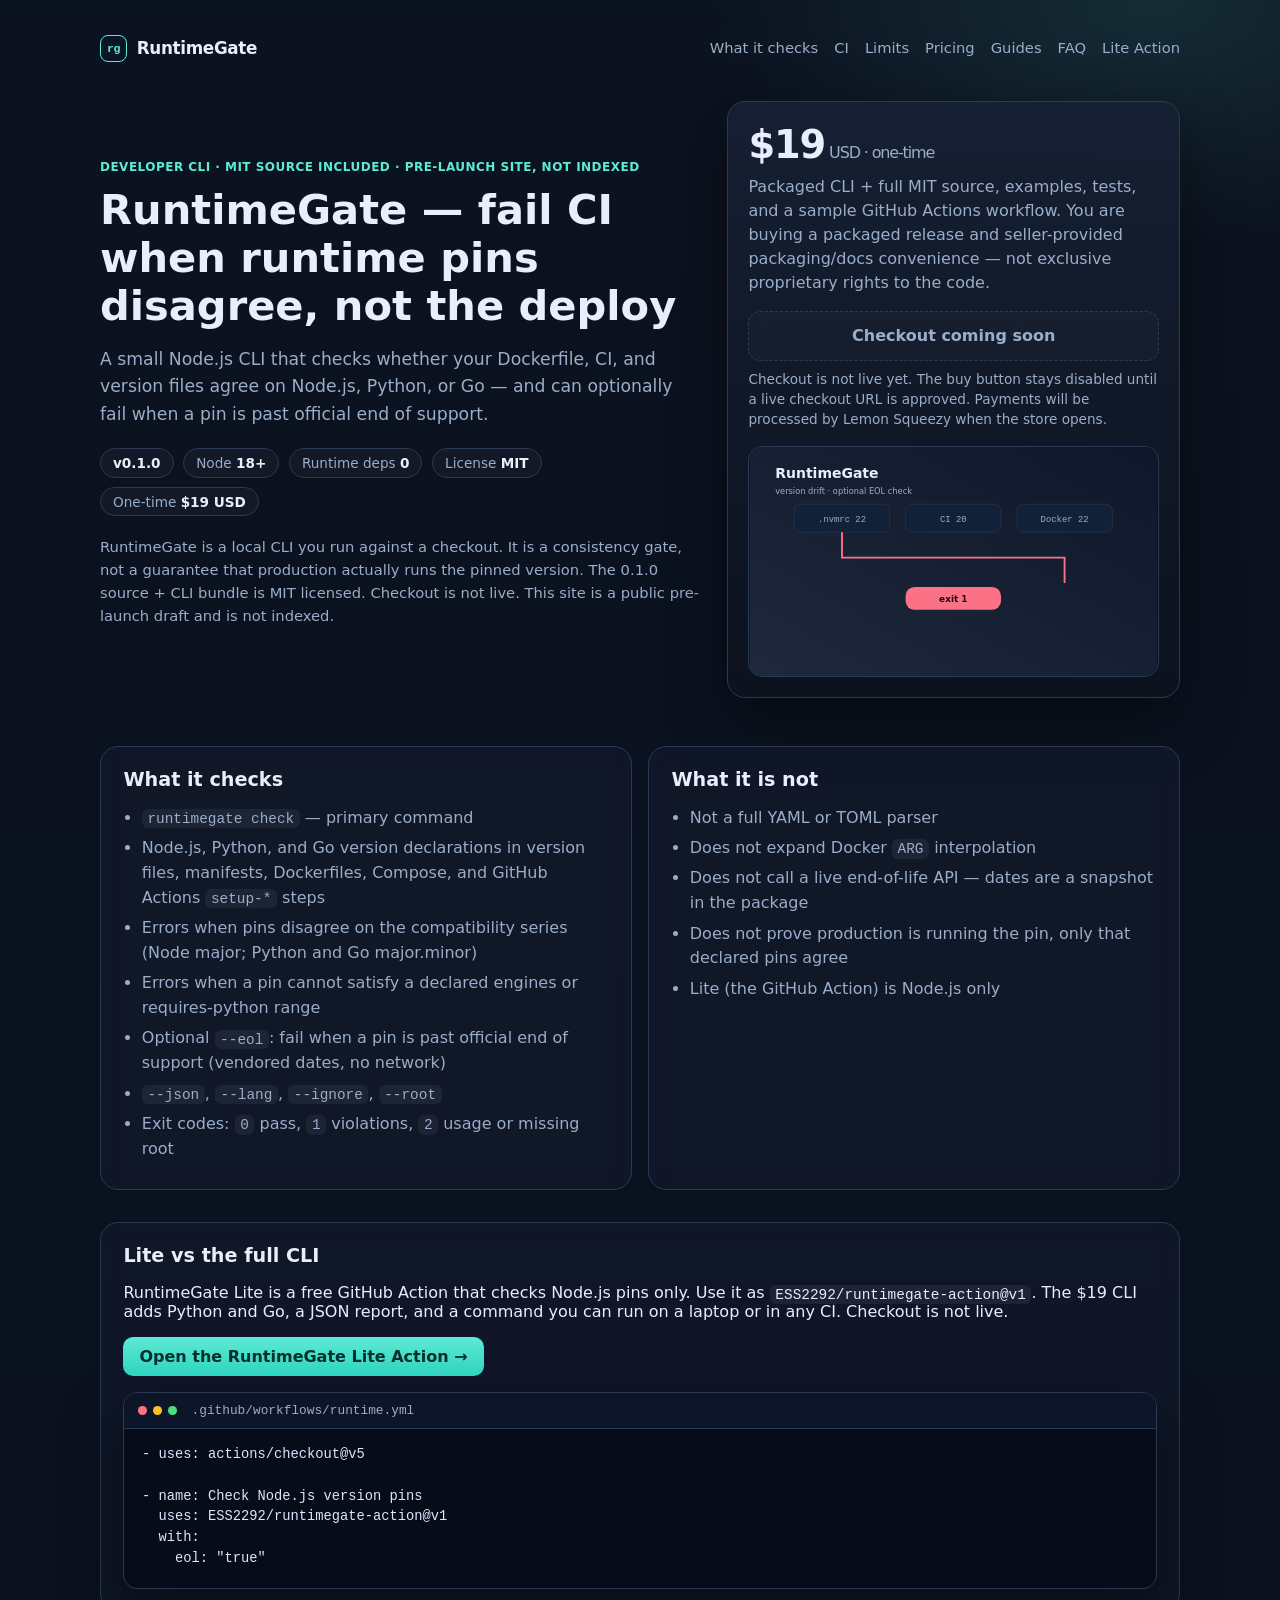
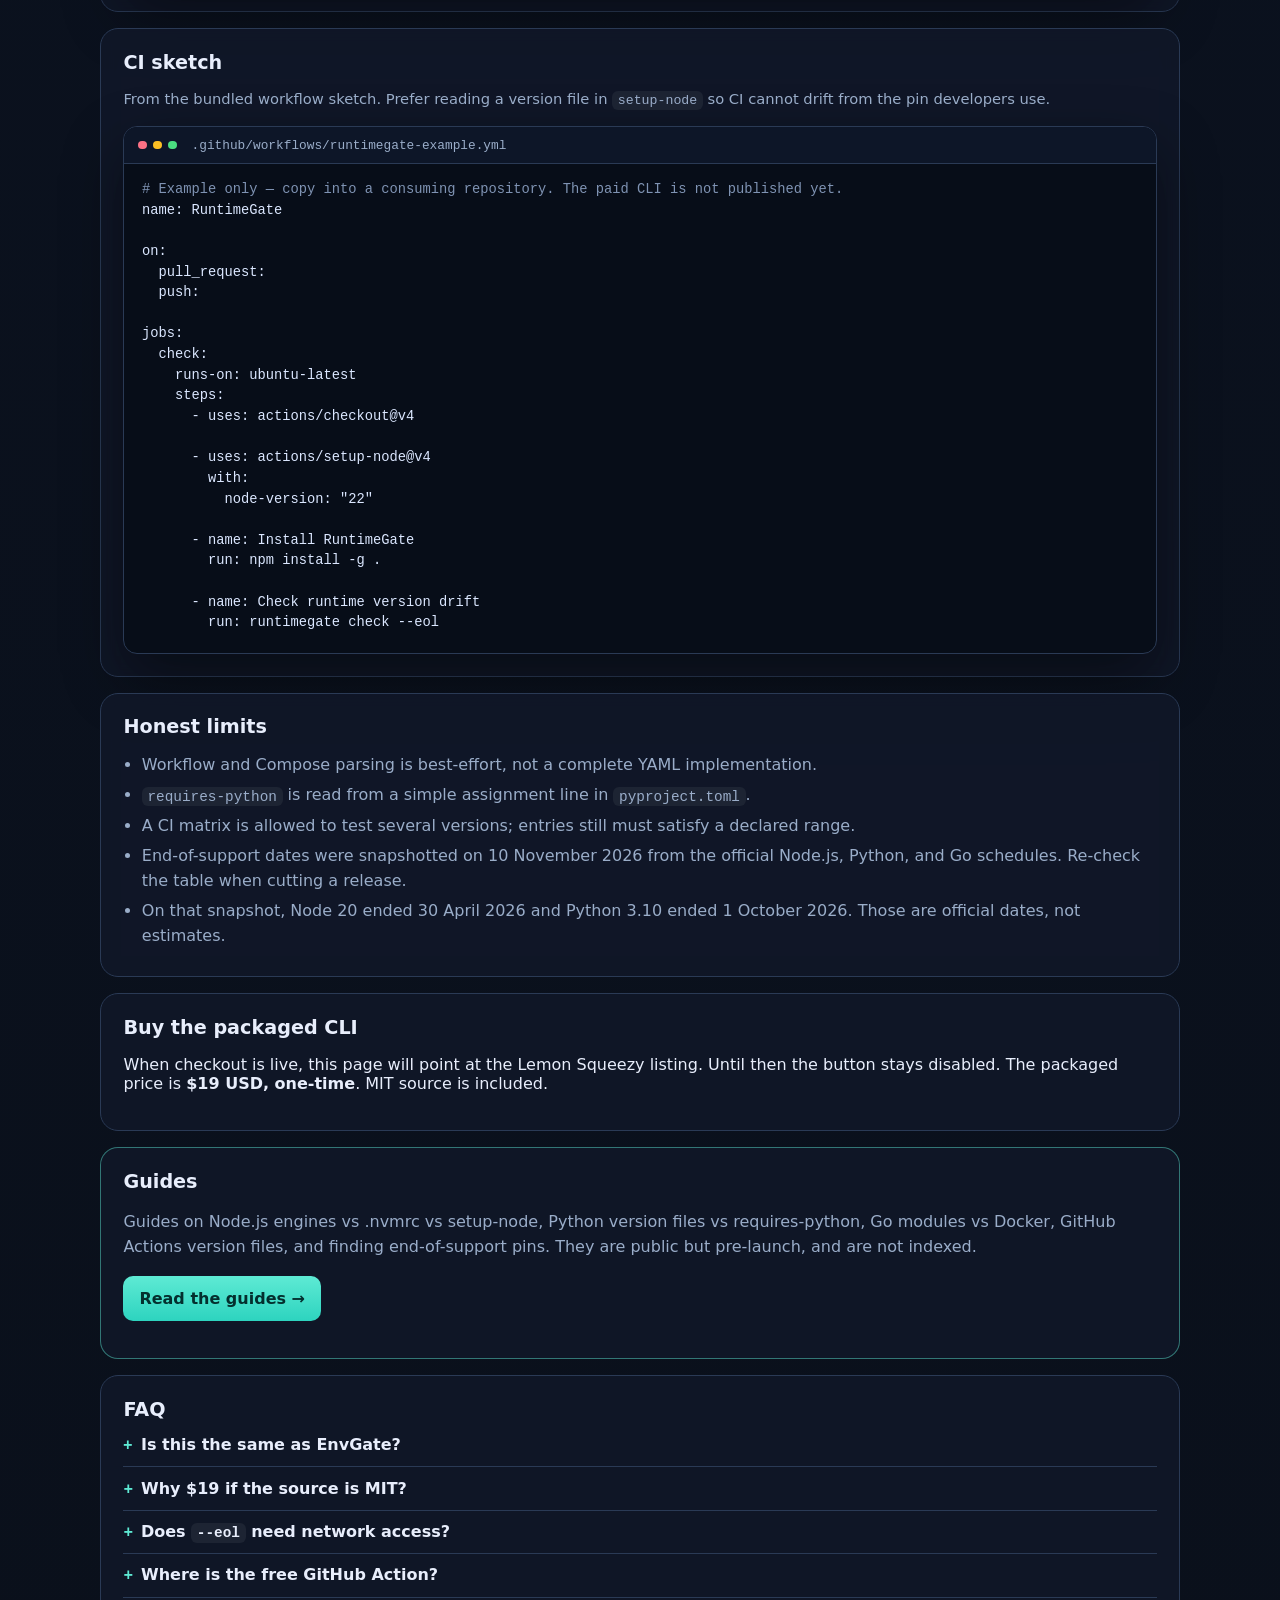
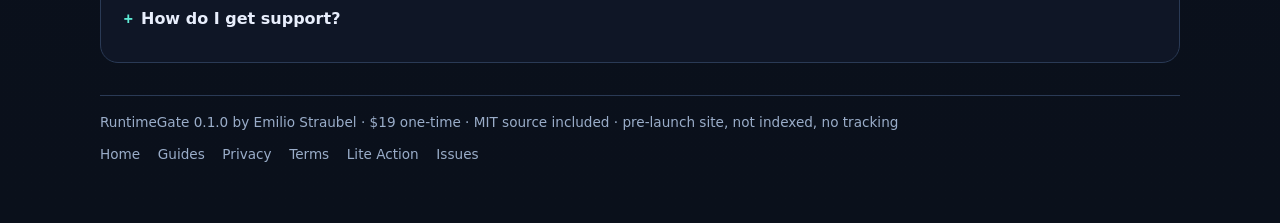
==== index.html @ bdd9e9c2 "Add three version-mismatch guides, a sitemap, and JSON-LD Document real Node engines vs .nvmrc vs se" ====
<!DOCTYPE html>
<html lang="en">
<head>
  <meta charset="utf-8" />
  <meta name="viewport" content="width=device-width, initial-scale=1" />
  <title>RuntimeGate — fail CI when runtime version pins disagree</title>
  <meta name="description" content="A $19 one-time Node.js CLI that fails CI when Dockerfile, CI, and version files disagree on Node.js, Python, or Go. Optional end-of-support check. MIT source included." />
  <meta name="author" content="Emilio Straubel" />
  <meta name="robots" content="noindex" />
  <meta property="og:title" content="RuntimeGate — fail CI when runtime version pins disagree" />
  <meta property="og:description" content="A $19 one-time Node.js CLI that fails CI when Dockerfile, CI, and version files disagree on Node.js, Python, or Go. Optional end-of-support check. MIT source included." />
  <meta property="og:type" content="website" />
  <meta property="og:site_name" content="RuntimeGate" />
  <meta property="og:url" content="https://ess2292.github.io/runtimegate/" />
  <link rel="canonical" href="https://ess2292.github.io/runtimegate/" />
  <meta property="og:image" content="https://ess2292.github.io/runtimegate/og-image.svg" />
  <meta name="twitter:card" content="summary_large_image" />
  <meta name="twitter:title" content="RuntimeGate — fail CI when runtime version pins disagree" />
  <meta name="twitter:description" content="A $19 one-time Node.js CLI that fails CI when Dockerfile, CI, and version files disagree on Node.js, Python, or Go. Optional end-of-support check. MIT source included." />
  <meta name="twitter:image" content="https://ess2292.github.io/runtimegate/og-image.svg" />
  <script type="application/ld+json">{"@context": "https://schema.org", "@type": "SoftwareApplication", "name": "RuntimeGate", "applicationCategory": "DeveloperApplication", "operatingSystem": "Node.js 18+", "offers": {"@type": "Offer", "price": "19", "priceCurrency": "USD"}, "description": "A $19 one-time Node.js CLI that fails CI when Dockerfile, CI, and version files disagree on Node.js, Python, or Go. Optional end-of-support check. MIT source included.", "author": {"@type": "Person", "name": "Emilio Straubel"}, "url": "https://ess2292.github.io/runtimegate/"}</script>
  <link rel="stylesheet" href="styles.css" />
  <link rel="icon" href="og-image.svg" type="image/svg+xml" />
</head>
<body>
  <a class="skip" href="#main">Skip to content</a>
  <div class="wrap">
    <nav class="site-nav" aria-label="Primary">
      <a class="brand" href="index.html">
        <span class="brand-mark" aria-hidden="true">rg</span>
        RuntimeGate
      </a>
      <ul class="nav-links">
        <li><a href="index.html#checks">What it checks</a></li>
        <li><a href="index.html#ci">CI</a></li>
        <li><a href="index.html#limits">Limits</a></li>
        <li><a href="index.html#pricing">Pricing</a></li>
        <li><a href="guides/index.html">Guides</a></li>
        <li><a href="index.html#faq">FAQ</a></li>
        <li><a href="https://github.com/ESS2292/runtimegate-action">Lite Action</a></li>
      </ul>
    </nav>

    <header class="hero">
      <div>
        <div class="eyebrow">Developer CLI · MIT source included · pre-launch site, not indexed</div>
        <h1>RuntimeGate — fail CI when runtime pins disagree, not the deploy</h1>
        <p class="lead">
          A small Node.js CLI that checks whether your Dockerfile, CI, and version files agree on Node.js, Python, or Go — and can optionally fail when a pin is past official end of support.
        </p>
        <div class="meta">
          <span class="chip"><em>v0.1.0</em></span>
          <span class="chip">Node <em>18+</em></span>
          <span class="chip">Runtime deps <em>0</em></span>
          <span class="chip">License <em>MIT</em></span>
          <span class="chip">One-time <em>$19 USD</em></span>
        </div>
        <p class="note">
          RuntimeGate is a local CLI you run against a checkout. It is a consistency gate, not a guarantee that production actually runs the pinned version.
          The 0.1.0 source + CLI bundle is MIT licensed. Checkout is not live. This site is a public pre-launch draft and is not indexed.
        </p>
      </div>

      <aside class="price-card" id="pricing" aria-label="Pricing">
        <div class="amt">$19<span>USD · one-time</span></div>
        <p>
          Packaged CLI + full MIT source, examples, tests, and a sample GitHub Actions workflow.
          You are buying a packaged release and seller-provided packaging/docs convenience — not exclusive proprietary rights to the code.
        </p>
        <button type="button" id="buy-btn" class="buy-btn" disabled data-checkout-url="">Checkout coming soon</button>
        <p class="buy-note">Checkout is not live yet. The buy button stays disabled until a live checkout URL is approved. Payments will be processed by Lemon Squeezy when the store opens.</p>
        <div class="art" aria-hidden="true">
          <svg class="art-svg" viewBox="0 0 640 360" xmlns="http://www.w3.org/2000/svg" role="img" aria-label="Stylized RuntimeGate graphic">
            <defs>
              <linearGradient id="g1" x1="0" y1="0" x2="1" y2="1">
                <stop offset="0%" stop-color="#38bdf8" stop-opacity=".9"/>
                <stop offset="100%" stop-color="#818cf8" stop-opacity=".7"/>
              </linearGradient>
              <linearGradient id="g2" x1="0" y1="1" x2="1" y2="0">
                <stop offset="0%" stop-color="#1e293b"/>
                <stop offset="100%" stop-color="#0f172a"/>
              </linearGradient>
            </defs>
            <rect width="640" height="360" fill="url(#g2)"/>
            <rect x="70" y="90" width="150" height="44" rx="10" fill="#122038" stroke="#2a3a55"/>
            <text x="145" y="118" text-anchor="middle" fill="#9aadc9" font-family="ui-monospace,monospace" font-size="14">.nvmrc 22</text>
            <rect x="245" y="90" width="150" height="44" rx="10" fill="#122038" stroke="#2a3a55"/>
            <text x="320" y="118" text-anchor="middle" fill="#9aadc9" font-family="ui-monospace,monospace" font-size="14">CI 20</text>
            <rect x="420" y="90" width="150" height="44" rx="10" fill="#122038" stroke="#2a3a55"/>
            <text x="495" y="118" text-anchor="middle" fill="#9aadc9" font-family="ui-monospace,monospace" font-size="14">Docker 22</text>
            <path d="M145 134 v40 H320 v0 H495 v40" fill="none" stroke="#fb7185" stroke-width="3"/>
            <rect x="245" y="220" width="150" height="36" rx="14" fill="#fb7185"/>
            <text x="320" y="244" text-anchor="middle" fill="#1b0a0e" font-family="ui-sans-serif,system-ui,sans-serif" font-size="14" font-weight="700">exit 1</text>
            <text x="40" y="48" fill="#e8eefc" font-family="ui-sans-serif,system-ui,sans-serif" font-size="22" font-weight="700">RuntimeGate</text>
            <text x="40" y="74" fill="#9aadc9" font-family="ui-sans-serif,system-ui,sans-serif" font-size="13">version drift · optional EOL check</text>
          </svg>
        </div>
      </aside>
    </header>

    <main id="main">
      <div class="grid-2" id="checks">
        <section>
          <h2>What it checks</h2>
          <ul>
            <li><code>runtimegate check</code> — primary command</li>
            <li>Node.js, Python, and Go version declarations in version files, manifests, Dockerfiles, Compose, and GitHub Actions <code>setup-*</code> steps</li>
            <li>Errors when pins disagree on the compatibility series (Node major; Python and Go major.minor)</li>
            <li>Errors when a pin cannot satisfy a declared engines or requires-python range</li>
            <li>Optional <code>--eol</code>: fail when a pin is past official end of support (vendored dates, no network)</li>
            <li><code>--json</code>, <code>--lang</code>, <code>--ignore</code>, <code>--root</code></li>
            <li>Exit codes: <code>0</code> pass, <code>1</code> violations, <code>2</code> usage or missing root</li>
          </ul>
        </section>
        <section>
          <h2>What it is not</h2>
          <ul>
            <li>Not a full YAML or TOML parser</li>
            <li>Does not expand Docker <code>ARG</code> interpolation</li>
            <li>Does not call a live end-of-life API — dates are a snapshot in the package</li>
            <li>Does not prove production is running the pin, only that declared pins agree</li>
            <li>Lite (the GitHub Action) is Node.js only</li>
          </ul>
        </section>
      </div>

      <section id="lite">
        <h2>Lite vs the full CLI</h2>
        <p>RuntimeGate Lite is a free GitHub Action that checks Node.js pins only. Use it as <code>ESS2292/runtimegate-action@v1</code>. The $19 CLI adds Python and Go, a JSON report, and a command you can run on a laptop or in any CI. Checkout is not live.</p>
        <p><a class="cta-link" href="https://github.com/ESS2292/runtimegate-action">Open the RuntimeGate Lite Action &rarr;</a></p>
        <div class="terminal" aria-label="RuntimeGate Lite GitHub Action example">
          <div class="bar">
            <span class="dot r"></span><span class="dot y"></span><span class="dot g"></span>
            <span class="bar-cmd">.github/workflows/runtime.yml</span>
          </div>
<pre>- uses: actions/checkout@v5

- name: Check Node.js version pins
  uses: ESS2292/runtimegate-action@v1
  with:
    eol: "true"</pre>
        </div>

      </section>

      <section id="ci">
        <h2>CI sketch</h2>
        <p class="note" style="margin-top:0">From the bundled workflow sketch. Prefer reading a version file in <code>setup-node</code> so CI cannot drift from the pin developers use.</p>
        <div class="terminal" aria-label="Sample GitHub Actions workflow">
          <div class="bar">
            <span class="dot r"></span><span class="dot y"></span><span class="dot g"></span>
            <span class="bar-cmd">.github/workflows/runtimegate-example.yml</span>
          </div>
<pre><span class="c-muted"># Example only — copy into a consuming repository. The paid CLI is not published yet.</span>
name: RuntimeGate

on:
  pull_request:
  push:

jobs:
  check:
    runs-on: ubuntu-latest
    steps:
      - uses: actions/checkout@v4

      - uses: actions/setup-node@v4
        with:
          node-version: "22"

      - name: Install RuntimeGate
        run: npm install -g .

      - name: Check runtime version drift
        run: runtimegate check --eol</pre>
        </div>
      </section>

      <section id="limits">
        <h2>Honest limits</h2>
        <ul>
          <li>Workflow and Compose parsing is best-effort, not a complete YAML implementation.</li>
          <li><code>requires-python</code> is read from a simple assignment line in <code>pyproject.toml</code>.</li>
          <li>A CI matrix is allowed to test several versions; entries still must satisfy a declared range.</li>
          <li>End-of-support dates were snapshotted on 10 November 2026 from the official Node.js, Python, and Go schedules. Re-check the table when cutting a release.</li>
          <li>On that snapshot, Node 20 ended 30 April 2026 and Python 3.10 ended 1 October 2026. Those are official dates, not estimates.</li>
        </ul>
      </section>

      <section id="buy">
        <h2>Buy the packaged CLI</h2>
        <p>When checkout is live, this page will point at the Lemon Squeezy listing. Until then the button stays disabled. The packaged price is <strong>$19 USD, one-time</strong>. MIT source is included.</p>
      </section>

      <section class="cta-box" aria-label="Guides">
        <h2>Guides</h2>
        <p>Guides on Node.js engines vs .nvmrc vs setup-node, Python version files vs requires-python, Go modules vs Docker, GitHub Actions version files, and finding end-of-support pins. They are public but pre-launch, and are not indexed.</p>
        <p><a class="cta-link" href="guides/index.html">Read the guides &rarr;</a></p>
      </section>

      <section id="faq" class="faq">
        <h2>FAQ</h2>
        <details>
          <summary>Is this the same as EnvGate?</summary>
          <p>No. EnvGate checks environment files for missing keys, placeholders, and a narrow set of secret shapes. RuntimeGate checks whether runtime version pins agree. They share an audience (CI and DevOps) and the same “fail the job, not the deploy” idea.</p>
        </details>
        <details>
          <summary>Why $19 if the source is MIT?</summary>
          <p>MIT allows selling copies. The price is for a packaged, tested release with docs and a CI sketch, not exclusive ownership of the code. Buyers (and others) may redistribute under MIT terms.</p>
        </details>
        <details>
          <summary>Does <code>--eol</code> need network access?</summary>
          <p>No. Dates are vendored in the package, with sources cited in the docs. They can go stale; the snapshot date is printed in <code>src/eol.js</code>.</p>
        </details>
        <details>
          <summary>Where is the free GitHub Action?</summary>
          <p>RuntimeGate Lite is published at <a href="https://github.com/ESS2292/runtimegate-action">ESS2292/runtimegate-action</a>. Use <code>ESS2292/runtimegate-action@v1</code>. It checks Node.js pins only. Questions can be opened as <a href="https://github.com/ESS2292/runtimegate-action/issues">GitHub Issues</a>.</p>
        </details>
        <details>
          <summary>How do I get support?</summary>
          <p>Open an issue on the <a href="https://github.com/ESS2292/runtimegate-action/issues">RuntimeGate Lite repository</a>. A seller support email will be added before the paid listing goes live. Do not use an invented address.</p>
        </details>
      </section>
    </main>

    <footer>
      <div class="footer-row">
        <div>
          RuntimeGate 0.1.0 by Emilio Straubel · $19 one-time · MIT source included · pre-launch site, not indexed, no tracking
        </div>
        <div class="footer-links">
          <a href="index.html">Home</a>
          <a href="guides/index.html">Guides</a>
          <a href="privacy.html">Privacy</a>
          <a href="terms.html">Terms</a>
          <a href="https://github.com/ESS2292/runtimegate-action">Lite Action</a>
          <a href="https://github.com/ESS2292/runtimegate-action/issues">Issues</a>
        </div>
      </div>
    </footer>
  </div>
  <script>
    (function () {
      var btn = document.getElementById("buy-btn");
      if (!btn) return;
      var url = (btn.getAttribute("data-checkout-url") || "").trim();
      if (!url) return;
      btn.disabled = false;
      btn.textContent = "Buy RuntimeGate — $19";
      btn.addEventListener("click", function () {
        window.location.href = url;
      });
    })();
  </script>
</body>
</html>
---- styles.css ----
:root {
  --bg: #0b1220;
  --bg-elev: #121a2b;
  --panel: #162033;
  --line: #2a3a55;
  --text: #e8eefc;
  --muted: #9aadc9;
  --accent: #5eead4;
  --accent-2: #38bdf8;
  --warn: #fbbf24;
  --err: #fb7185;
  --ok: #4ade80;
  --shadow: 0 24px 60px rgba(0, 0, 0, 0.45);
  --radius: 18px;
  --font: ui-sans-serif, system-ui, -apple-system, "Segoe UI", Roboto, Helvetica, Arial, sans-serif;
  --mono: ui-monospace, SFMono-Regular, Menlo, Consolas, monospace;
}

* { box-sizing: border-box; }

html { scroll-behavior: smooth; }

html, body {
  margin: 0;
  padding: 0;
  background: var(--bg);
  color: var(--text);
  font-family: var(--font);
}

body {
  min-height: 100vh;
  background-image:
    radial-gradient(1200px 600px at 10% -10%, rgba(56, 189, 248, 0.18), transparent 55%),
    radial-gradient(900px 500px at 90% 0%, rgba(94, 234, 212, 0.12), transparent 50%),
    linear-gradient(180deg, #0b1220 0%, #0a101b 100%);
}

.skip {
  position: absolute;
  left: 1rem;
  top: -3rem;
  background: var(--panel);
  color: var(--text);
  padding: 0.5rem 0.8rem;
  border-radius: 8px;
  z-index: 20;
}
.skip:focus { top: 0.75rem; }

.wrap {
  width: min(1080px, calc(100% - 2rem));
  margin: 0 auto;
  padding: 1.25rem 0 4rem;
}

.site-nav {
  display: flex;
  align-items: center;
  justify-content: space-between;
  gap: 1rem;
  flex-wrap: wrap;
  margin-bottom: 1.25rem;
  padding: 0.65rem 0;
}

.brand {
  display: inline-flex;
  align-items: center;
  gap: 0.6rem;
  color: var(--text);
  text-decoration: none;
  font-weight: 750;
  letter-spacing: -0.02em;
  font-size: 1.05rem;
}

.brand-mark {
  width: 1.7rem;
  height: 1.7rem;
  border-radius: 8px;
  border: 1.5px solid var(--accent);
  background: #0b1526;
  display: inline-flex;
  align-items: center;
  justify-content: center;
  color: var(--accent);
  font-family: var(--mono);
  font-size: 0.72rem;
  font-weight: 700;
}

.nav-links {
  display: flex;
  flex-wrap: wrap;
  gap: 0.35rem 1rem;
  list-style: none;
  margin: 0;
  padding: 0;
}

.nav-links a {
  color: var(--muted);
  text-decoration: none;
  font-size: 0.92rem;
}

.nav-links a:hover,
.nav-links a[aria-current="page"] {
  color: var(--text);
}

header.hero {
  display: grid;
  grid-template-columns: 1.2fr 0.9fr;
  gap: 1.5rem;
  align-items: center;
  margin: 1.5rem 0 2rem;
}

@media (max-width: 860px) {
  header.hero { grid-template-columns: 1fr; }
}

.eyebrow {
  display: inline-flex;
  align-items: center;
  gap: 0.5rem;
  color: var(--accent);
  font-weight: 600;
  letter-spacing: 0.04em;
  text-transform: uppercase;
  font-size: 0.75rem;
  margin-bottom: 0.75rem;
}

h1 {
  font-size: clamp(1.8rem, 4vw, 2.6rem);
  line-height: 1.15;
  margin: 0 0 1rem;
}

.lead {
  color: var(--muted);
  font-size: 1.08rem;
  line-height: 1.6;
  margin: 0 0 1.25rem;
  max-width: 40rem;
}

.meta {
  display: flex;
  flex-wrap: wrap;
  gap: 0.6rem;
  margin-bottom: 1.25rem;
}

.chip {
  border: 1px solid var(--line);
  background: rgba(255, 255, 255, 0.03);
  border-radius: 999px;
  padding: 0.35rem 0.75rem;
  font-size: 0.85rem;
  color: var(--muted);
}

.chip em {
  color: var(--text);
  font-style: normal;
  font-weight: 600;
}

.price-card {
  background: linear-gradient(180deg, rgba(22, 32, 51, 0.95), rgba(12, 18, 30, 0.95));
  border: 1px solid var(--line);
  border-radius: var(--radius);
  padding: 1.25rem;
  box-shadow: var(--shadow);
}

.price-card .amt {
  font-size: 2.4rem;
  font-weight: 750;
  letter-spacing: -0.03em;
}

.price-card .amt span {
  font-size: 1rem;
  color: var(--muted);
  font-weight: 500;
  margin-left: 0.25rem;
}

.price-card p {
  color: var(--muted);
  margin: 0.5rem 0 1rem;
  line-height: 1.5;
}

.buy-btn {
  display: block;
  width: 100%;
  text-align: center;
  padding: 0.9rem 1rem;
  border-radius: 12px;
  border: 1px dashed var(--line);
  color: var(--muted);
  background: rgba(255, 255, 255, 0.02);
  font-weight: 600;
  font-size: 1rem;
  font-family: inherit;
  cursor: not-allowed;
}

.buy-btn:not(:disabled) {
  border: 1px solid transparent;
  background: linear-gradient(180deg, #5eead4, #2dd4bf);
  color: #042f2e;
  cursor: pointer;
  box-shadow: 0 10px 24px rgba(94, 234, 212, 0.18);
}

.buy-btn:not(:disabled):hover {
  filter: brightness(1.05);
}

.buy-note {
  margin: 0.75rem 0 0;
  font-size: 0.85rem;
  color: var(--muted);
  line-height: 1.45;
}

.art {
  margin-top: 1rem;
  border-radius: 14px;
  overflow: hidden;
  border: 1px solid var(--line);
  background: #0a1424;
  aspect-ratio: 16 / 9;
  position: relative;
}

.art-svg {
  width: 100%;
  height: 100%;
  display: block;
}

section {
  background: rgba(18, 26, 43, 0.72);
  border: 1px solid var(--line);
  border-radius: var(--radius);
  padding: 1.35rem 1.4rem;
  margin: 1rem 0;
  backdrop-filter: blur(8px);
}

h2 {
  margin: 0 0 0.9rem;
  font-size: 1.2rem;
}

h3 {
  margin: 1.1rem 0 0.5rem;
  font-size: 1.02rem;
}

ul, ol {
  margin: 0;
  padding-left: 1.15rem;
  color: var(--muted);
  line-height: 1.55;
}

ul li, ol li { margin: 0.35rem 0; }

ul strong, ol strong, p strong {
  color: var(--text);
  font-weight: 600;
}

.grid-2 {
  display: grid;
  grid-template-columns: 1fr 1fr;
  gap: 1rem;
}

@media (max-width: 720px) {
  .grid-2 { grid-template-columns: 1fr; }
}

.terminal {
  background: #070d18;
  border: 1px solid var(--line);
  border-radius: 14px;
  overflow: hidden;
  box-shadow: var(--shadow);
  margin: 0.75rem 0 0;
}

.terminal .bar {
  display: flex;
  gap: 0.4rem;
  align-items: center;
  padding: 0.65rem 0.85rem;
  border-bottom: 1px solid var(--line);
  background: #0d1628;
  color: var(--muted);
  font-size: 0.8rem;
}

.bar-cmd {
  margin-left: 0.5rem;
  overflow: hidden;
  text-overflow: ellipsis;
  white-space: nowrap;
  font-family: var(--mono);
}

.dot {
  width: 0.55rem;
  height: 0.55rem;
  border-radius: 50%;
  display: inline-block;
  flex-shrink: 0;
}

.dot.r { background: #fb7185; }
.dot.y { background: #fbbf24; }
.dot.g { background: #4ade80; }

pre {
  margin: 0;
  padding: 1rem 1.1rem 1.2rem;
  overflow-x: auto;
  font-family: var(--mono);
  font-size: 0.86rem;
  line-height: 1.5;
  color: #dbe7ff;
}

.code-block {
  background: #070d18;
  border: 1px solid var(--line);
  border-radius: 12px;
  padding: 1rem;
  overflow-x: auto;
  font-family: var(--mono);
  font-size: 0.86rem;
  color: #dbe7ff;
  margin: 0.4rem 0 0;
}

.c-muted { color: #7f93b3; }
.c-ok { color: var(--ok); }
.c-err { color: var(--err); }
.c-warn { color: var(--warn); }
.c-accent { color: var(--accent); }

.note {
  color: var(--muted);
  font-size: 0.92rem;
  line-height: 1.55;
}

code {
  font-family: var(--mono);
  font-size: 0.9em;
  background: rgba(255, 255, 255, 0.06);
  padding: 0.1rem 0.35rem;
  border-radius: 6px;
}

pre code, .code-block code {
  background: none;
  padding: 0;
  border-radius: 0;
  font-size: inherit;
}

a { color: var(--accent-2); }

.faq details {
  border-top: 1px solid var(--line);
  padding: 0.7rem 0;
}

.faq details:first-of-type { border-top: 0; padding-top: 0; }

.faq summary {
  cursor: pointer;
  font-weight: 600;
  color: var(--text);
  list-style: none;
}

.faq summary::-webkit-details-marker { display: none; }

.faq summary::before {
  content: "+";
  color: var(--accent);
  display: inline-block;
  width: 1.1rem;
  font-family: var(--mono);
}

.faq details[open] summary::before { content: "–"; }

.faq details p, .faq details ul {
  margin: 0.55rem 0 0.2rem;
}

.todo {
  display: inline-block;
  margin-top: 0.15rem;
  padding: 0.15rem 0.45rem;
  border-radius: 6px;
  border: 1px dashed var(--warn);
  color: #fde68a;
  background: rgba(251, 191, 36, 0.1);
  font-family: var(--mono);
  font-size: 0.88em;
}

.legal h1 { font-size: clamp(1.6rem, 3vw, 2rem); }
.legal p { color: var(--muted); line-height: 1.65; }

footer {
  margin-top: 2rem;
  color: var(--muted);
  font-size: 0.85rem;
  line-height: 1.5;
  border-top: 1px solid var(--line);
  padding-top: 1rem;
}

.footer-row {
  display: flex;
  flex-wrap: wrap;
  justify-content: space-between;
  gap: 0.75rem 1.5rem;
}

.footer-links {
  display: flex;
  flex-wrap: wrap;
  gap: 0.75rem 1.1rem;
}

.footer-links a {
  color: var(--muted);
  text-decoration: none;
}

.footer-links a:hover { color: var(--text); }

/* Guides */
.crumbs { color: var(--muted); font-size: 0.85rem; margin: 0 0 0.5rem; }
.crumbs a { color: var(--muted); }
.article section > p { color: var(--muted); line-height: 1.7; max-width: 46rem; }
.article section > ul, .article section > ol { max-width: 46rem; }
.article h2 { margin-top: 1.6rem; }
.article section > h2:first-child { margin-top: 0; }
.article .code-block { margin: 0.6rem 0 1rem; white-space: pre; }
.cta-box { border-color: rgba(94, 234, 212, 0.45); }
.cta-box h2 { margin-top: 0; }
.cta-box p { color: var(--muted); line-height: 1.6; }
.cta-link { display: inline-block; padding: 0.6rem 1rem; border-radius: 10px; background: linear-gradient(180deg, #5eead4, #2dd4bf); color: #042f2e; font-weight: 600; text-decoration: none; }
.guide-list { display: grid; grid-template-columns: 1fr 1fr; gap: 1rem; margin: 1rem 0; }
@media (max-width: 720px) { .guide-list { grid-template-columns: 1fr; } }
.guide-card { background: rgba(18, 26, 43, 0.72); border: 1px solid var(--line); border-radius: var(--radius); padding: 1.2rem 1.3rem; }
.guide-card h2 { font-size: 1.05rem; margin: 0 0 0.5rem; }
.guide-card h2 a { color: var(--text); text-decoration: none; }
.guide-card h2 a:hover { color: var(--accent); }
.guide-card p { color: var(--muted); line-height: 1.55; margin: 0; font-size: 0.92rem; }

.article .compare-wrap { overflow-x: auto; margin: 0.8rem 0 1.2rem; max-width: 100%; }
.article table.compare {
  width: 100%;
  border-collapse: collapse;
  font-size: 0.92rem;
  min-width: 40rem;
}
.article table.compare th,
.article table.compare td {
  border: 1px solid var(--line);
  padding: 0.55rem 0.7rem;
  text-align: left;
  vertical-align: top;
  color: var(--muted);
  line-height: 1.45;
}
.article table.compare th {
  background: rgba(18, 26, 43, 0.85);
  color: var(--text);
  font-weight: 600;
  white-space: nowrap;
}
.article table.compare td:first-child,
.article table.compare th:first-child {
  color: var(--text);
  font-weight: 600;
  white-space: nowrap;
}
.article table.compare tbody tr:nth-child(even) td { background: rgba(18, 26, 43, 0.45); }

.demo-rec {
  margin: 0.75rem 0 1.25rem;
  background: #070d18;
  border: 1px solid var(--line);
  border-radius: 14px;
  overflow: hidden;
  box-shadow: var(--shadow);
}
.demo-rec video,
.demo-rec img {
  display: block;
  width: 100%;
  height: auto;
  vertical-align: top;
  background: #070d18;
}
.demo-rec figcaption {
  padding: 0.7rem 1rem 0.9rem;
  color: var(--muted);
  font-size: 0.88rem;
  line-height: 1.5;
  border-top: 1px solid var(--line);
}
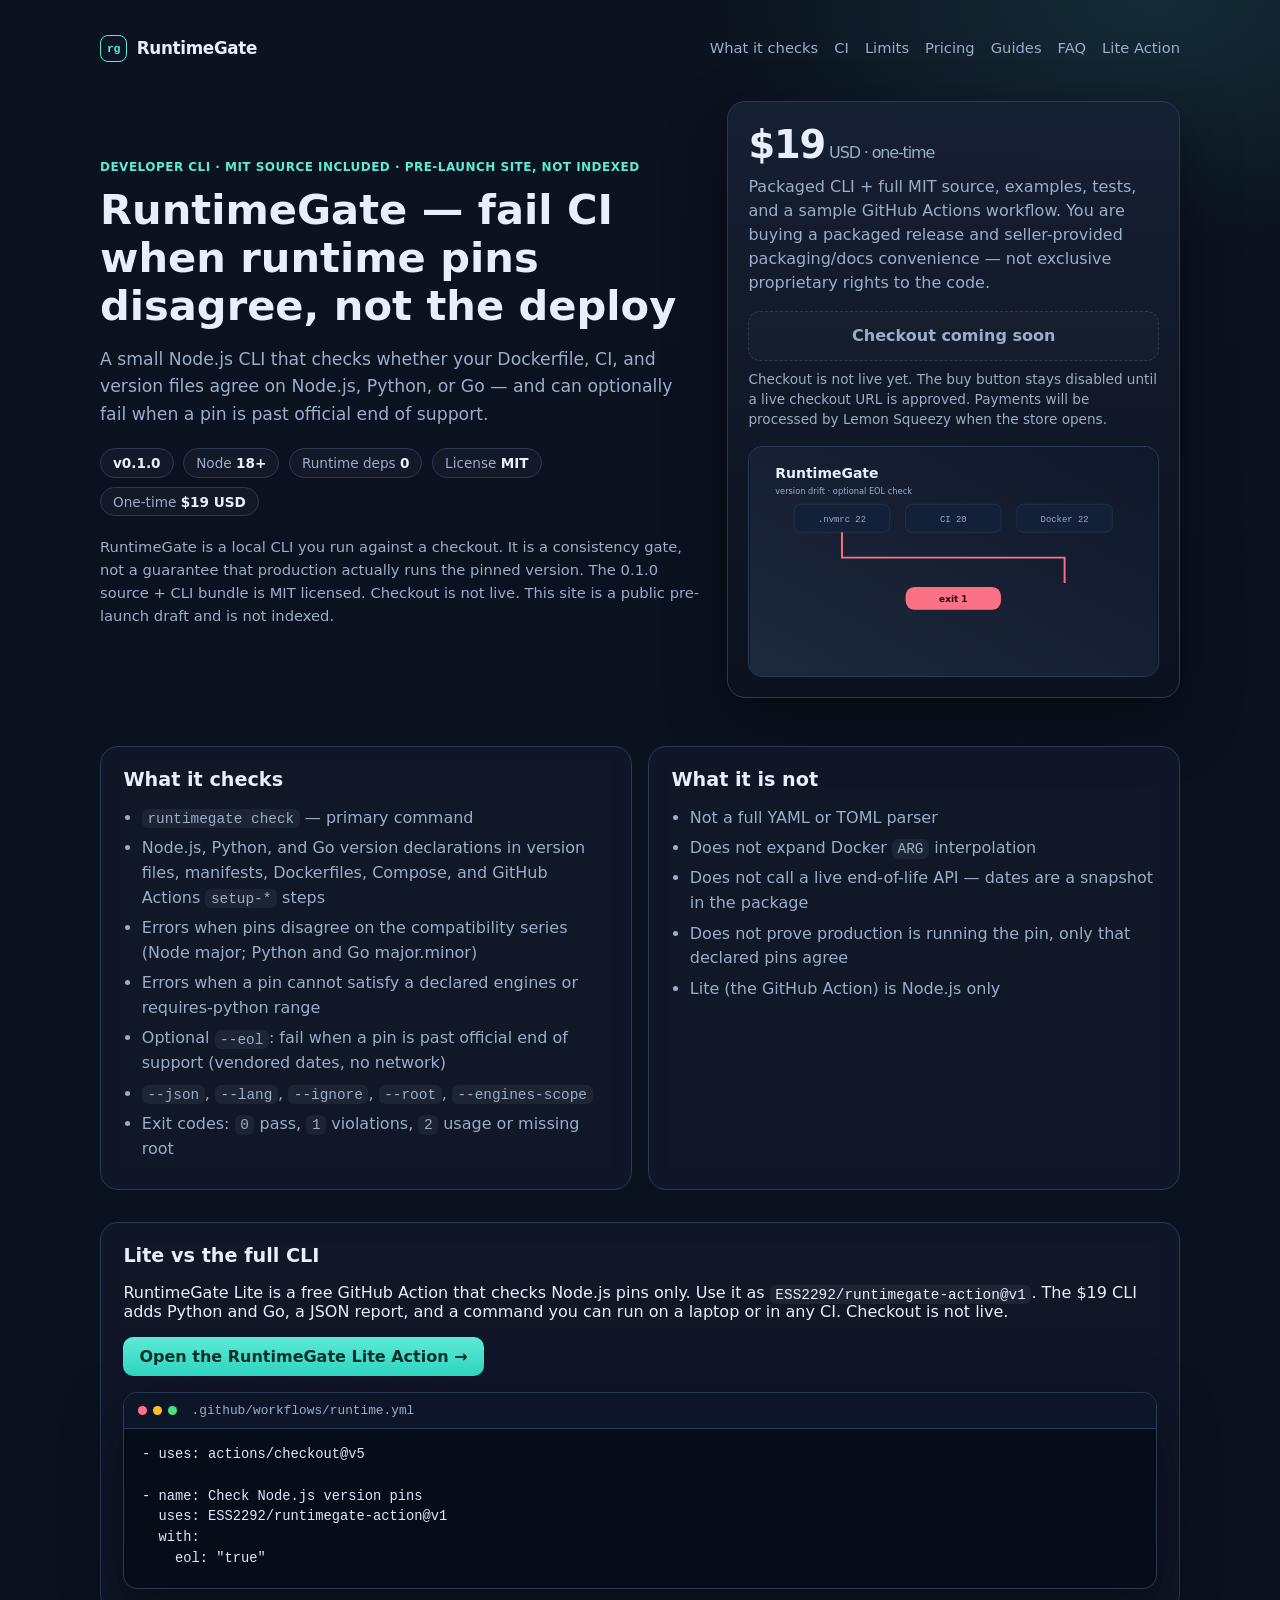
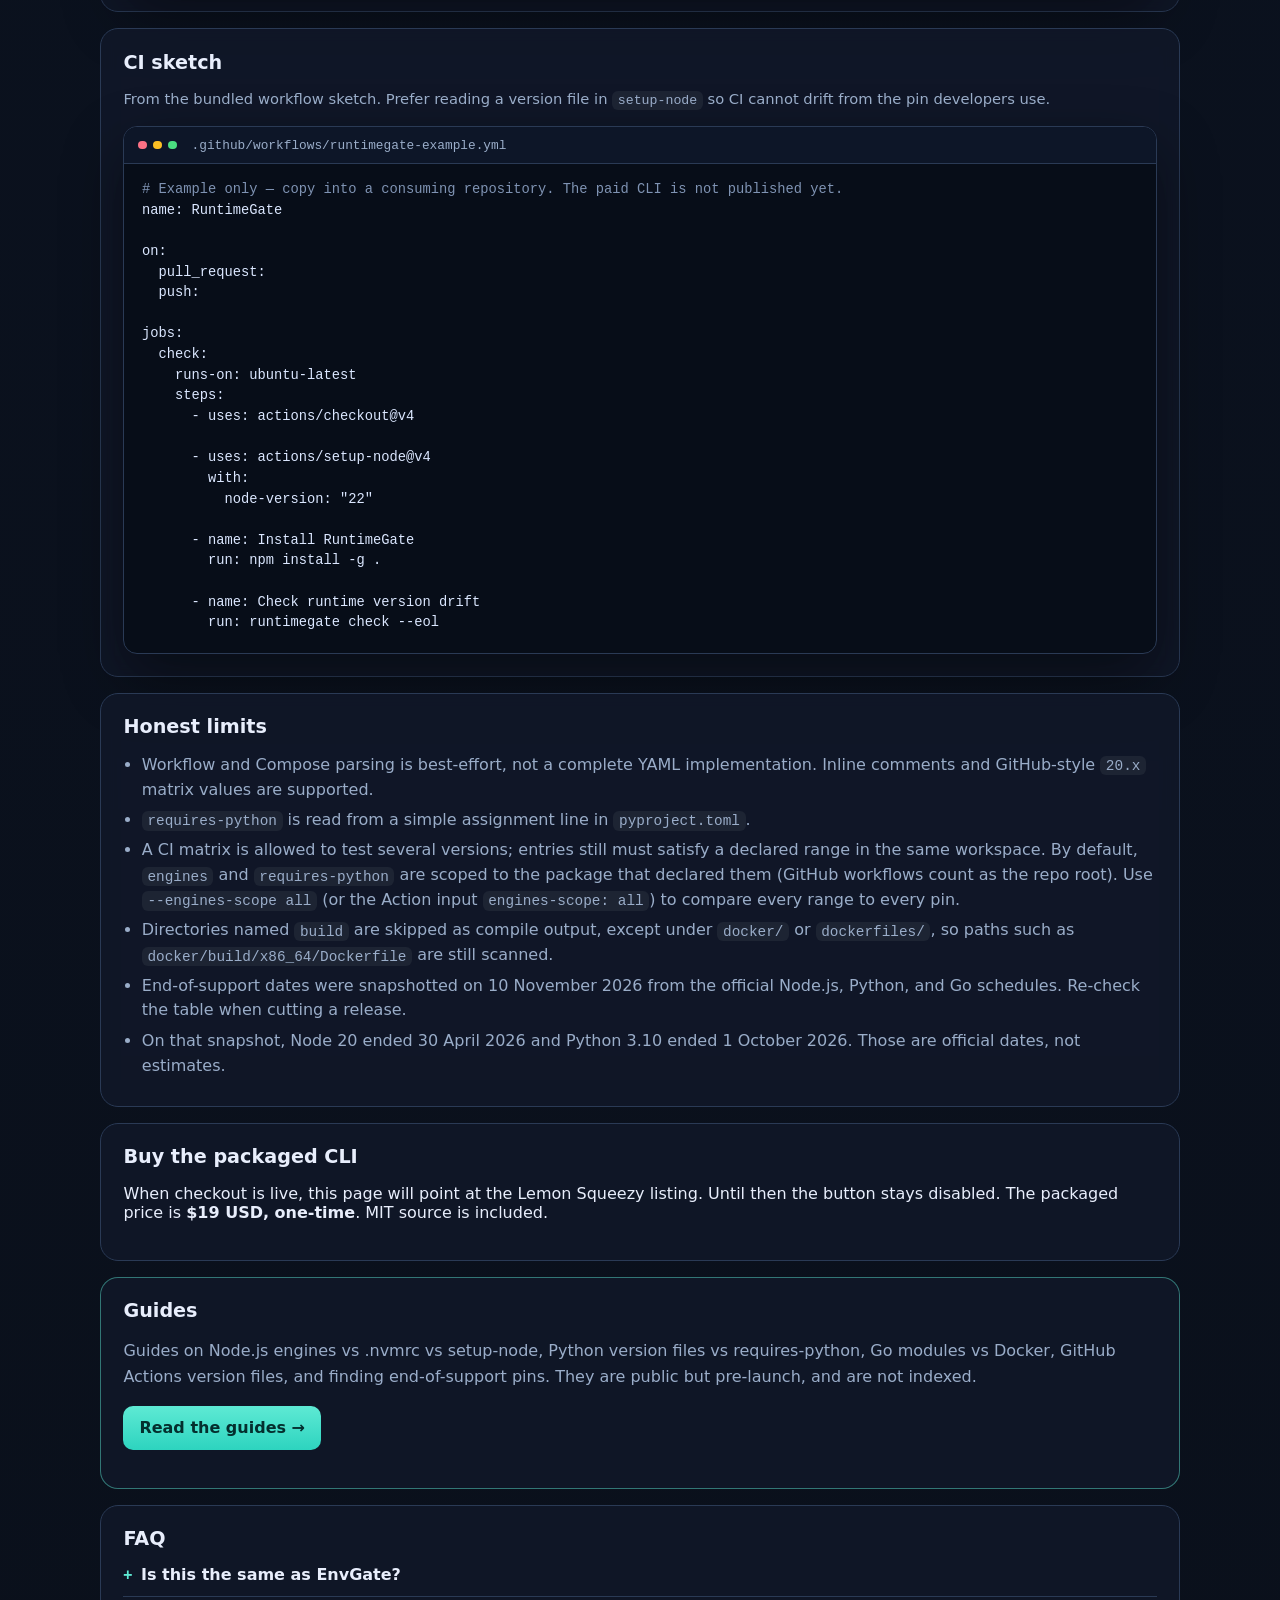
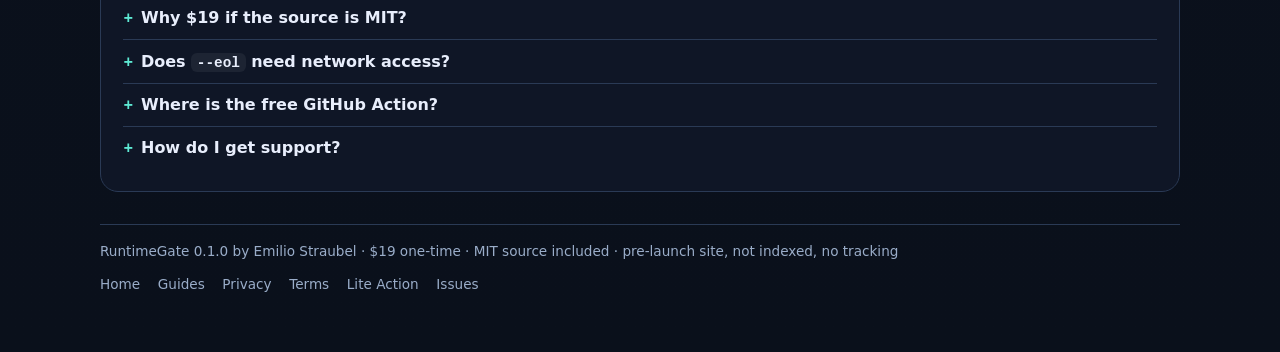
==== commit b3295c49: "Document workspace-scoped engines and related scanner fixes Note the default workspace engines scope" ====
--- a/index.html
+++ b/index.html
@@ -108,7 +108,7 @@
             <li>Errors when pins disagree on the compatibility series (Node major; Python and Go major.minor)</li>
             <li>Errors when a pin cannot satisfy a declared engines or requires-python range</li>
             <li>Optional <code>--eol</code>: fail when a pin is past official end of support (vendored dates, no network)</li>
-            <li><code>--json</code>, <code>--lang</code>, <code>--ignore</code>, <code>--root</code></li>
+            <li><code>--json</code>, <code>--lang</code>, <code>--ignore</code>, <code>--root</code>, <code>--engines-scope</code></li>
             <li>Exit codes: <code>0</code> pass, <code>1</code> violations, <code>2</code> usage or missing root</li>
           </ul>
         </section>
@@ -179,9 +179,10 @@
       <section id="limits">
         <h2>Honest limits</h2>
         <ul>
-          <li>Workflow and Compose parsing is best-effort, not a complete YAML implementation.</li>
+          <li>Workflow and Compose parsing is best-effort, not a complete YAML implementation. Inline comments and GitHub-style <code>20.x</code> matrix values are supported.</li>
           <li><code>requires-python</code> is read from a simple assignment line in <code>pyproject.toml</code>.</li>
-          <li>A CI matrix is allowed to test several versions; entries still must satisfy a declared range.</li>
+          <li>A CI matrix is allowed to test several versions; entries still must satisfy a declared range in the same workspace. By default, <code>engines</code> and <code>requires-python</code> are scoped to the package that declared them (GitHub workflows count as the repo root). Use <code>--engines-scope all</code> (or the Action input <code>engines-scope: all</code>) to compare every range to every pin.</li>
+          <li>Directories named <code>build</code> are skipped as compile output, except under <code>docker/</code> or <code>dockerfiles/</code>, so paths such as <code>docker/build/x86_64/Dockerfile</code> are still scanned.</li>
           <li>End-of-support dates were snapshotted on 10 November 2026 from the official Node.js, Python, and Go schedules. Re-check the table when cutting a release.</li>
           <li>On that snapshot, Node 20 ended 30 April 2026 and Python 3.10 ended 1 October 2026. Those are official dates, not estimates.</li>
         </ul>
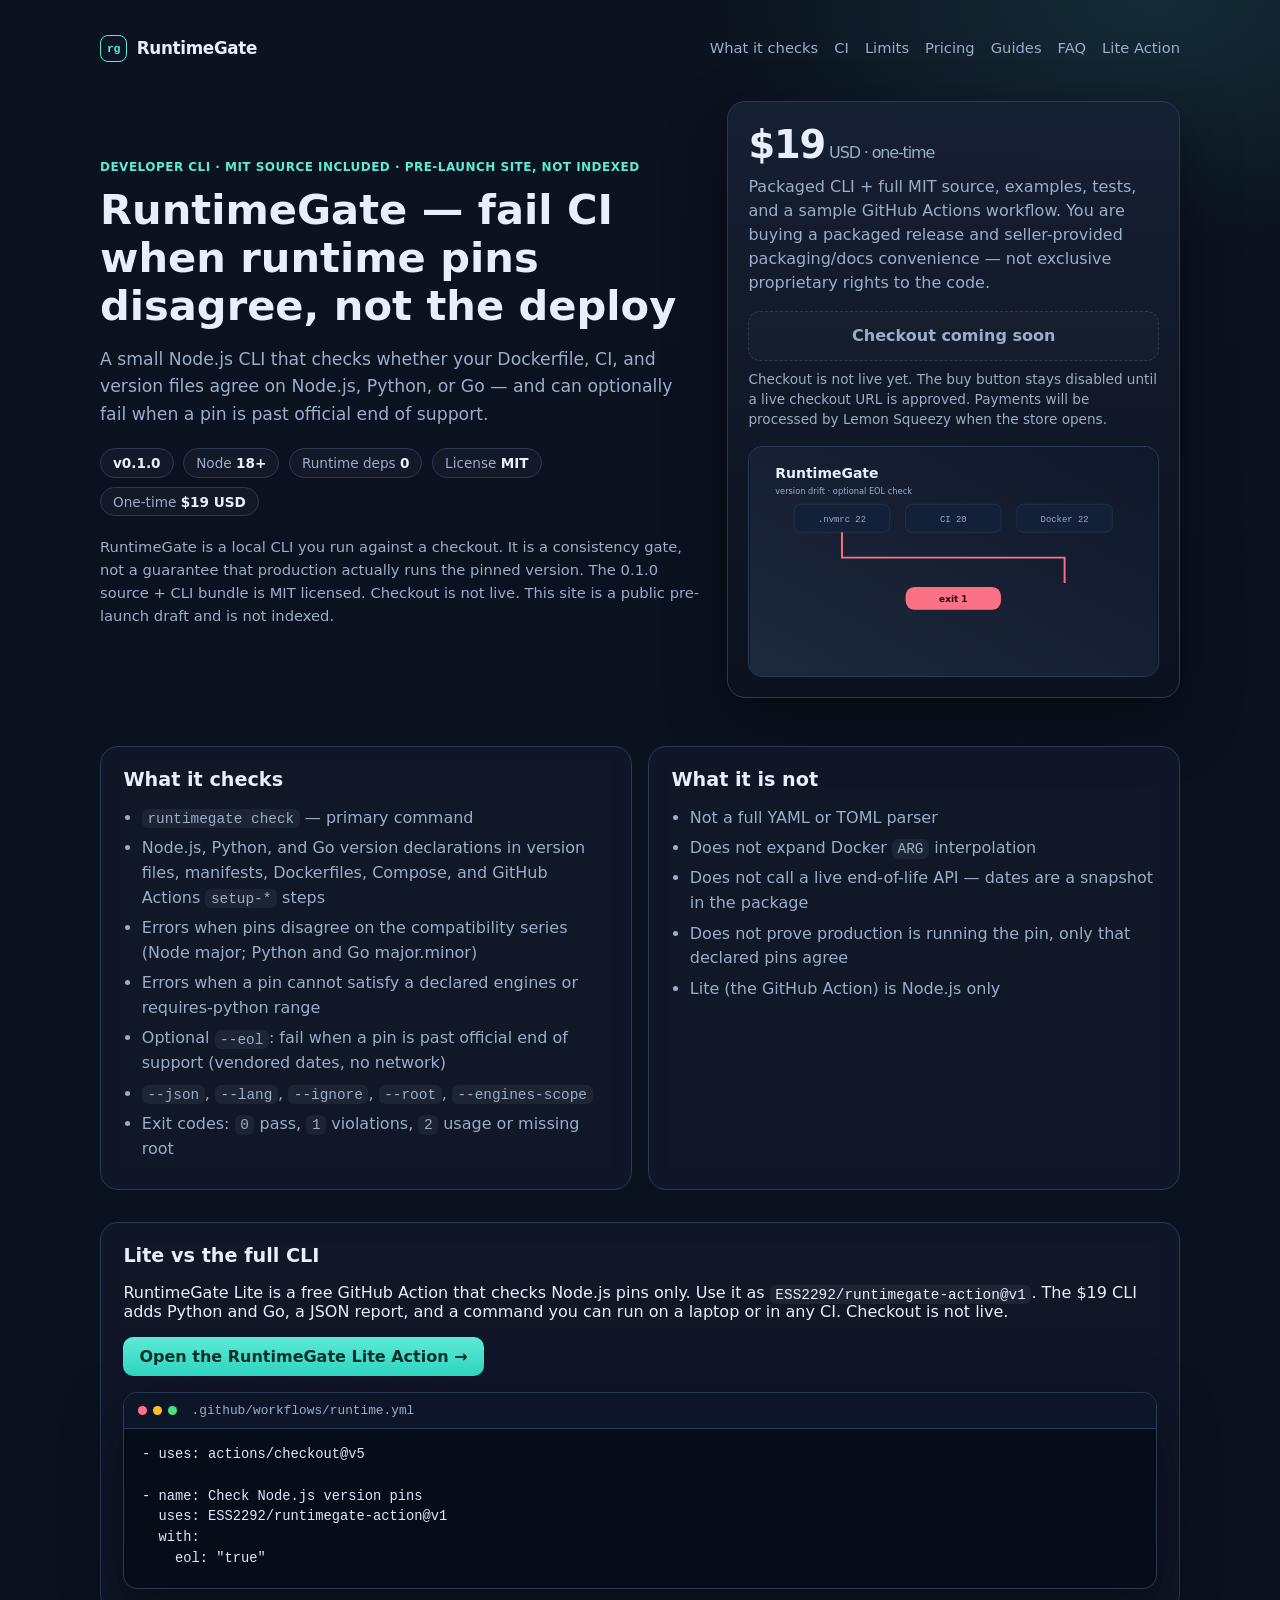
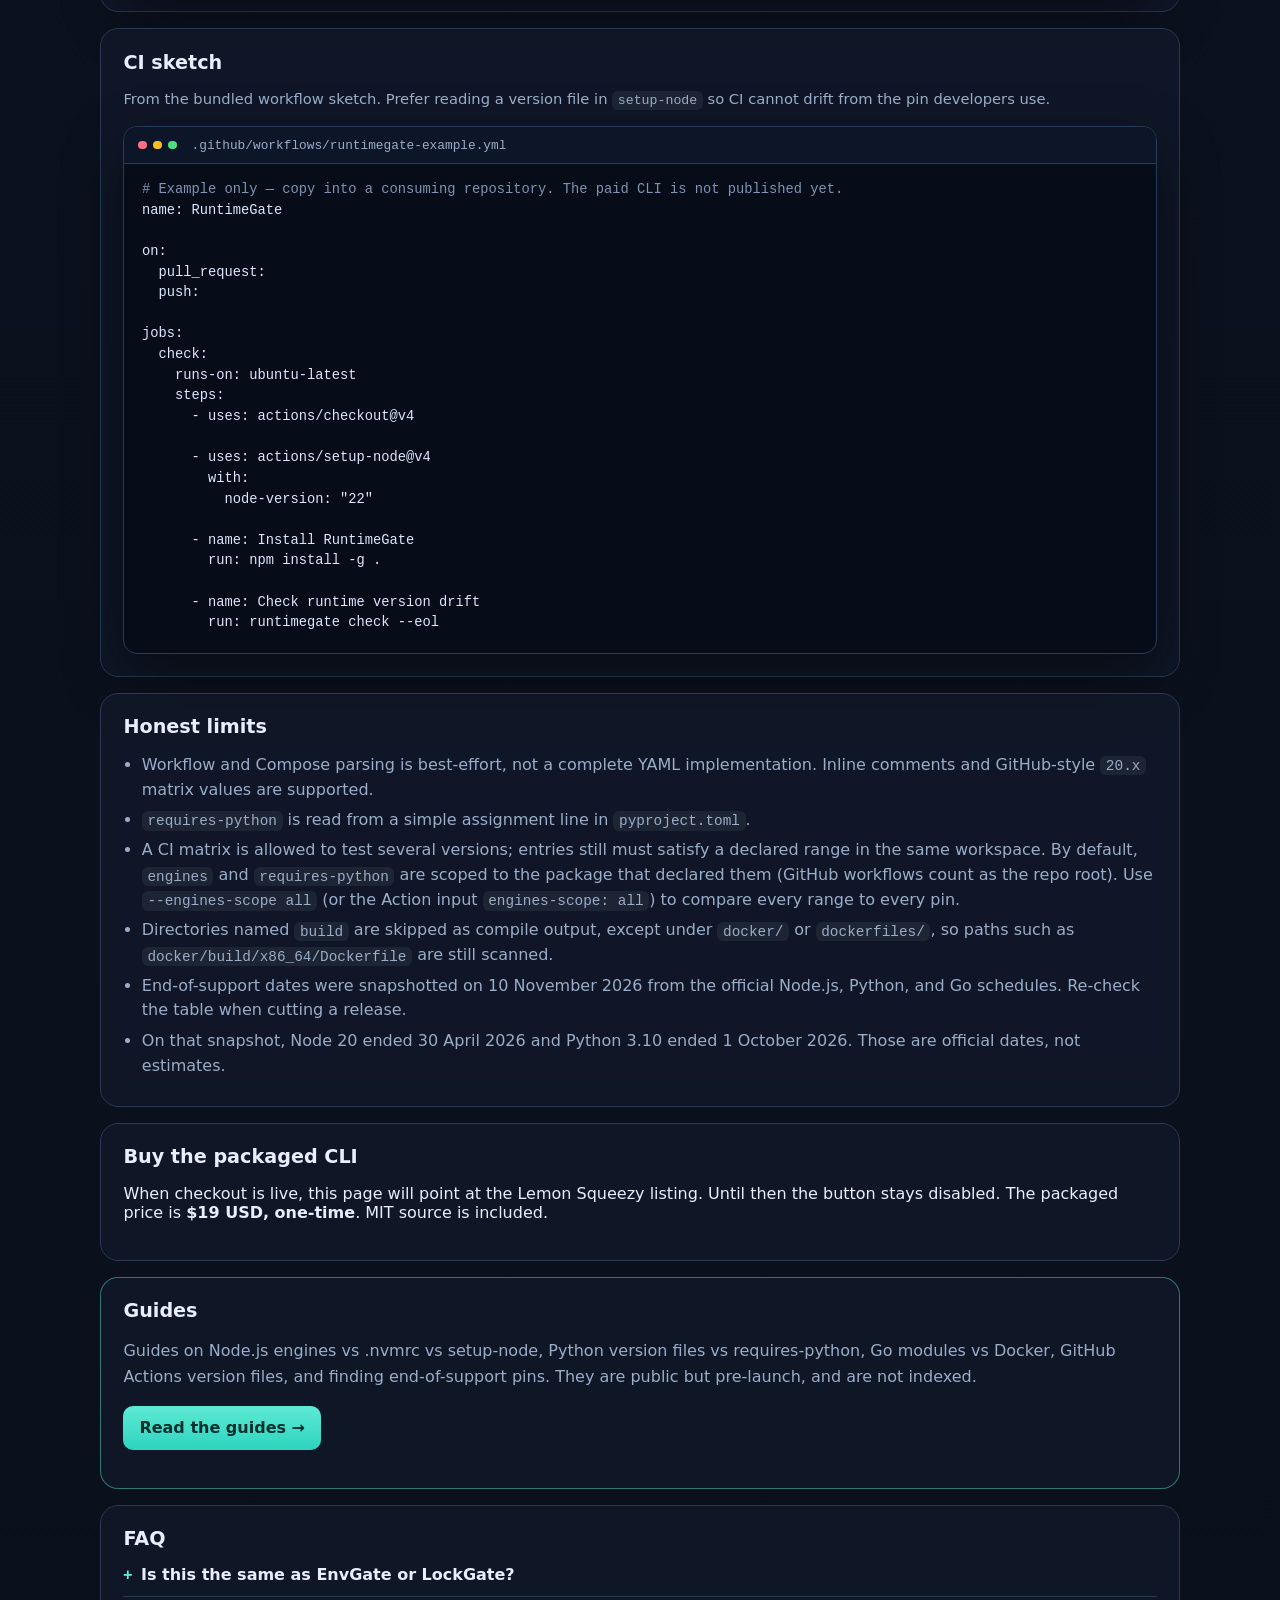
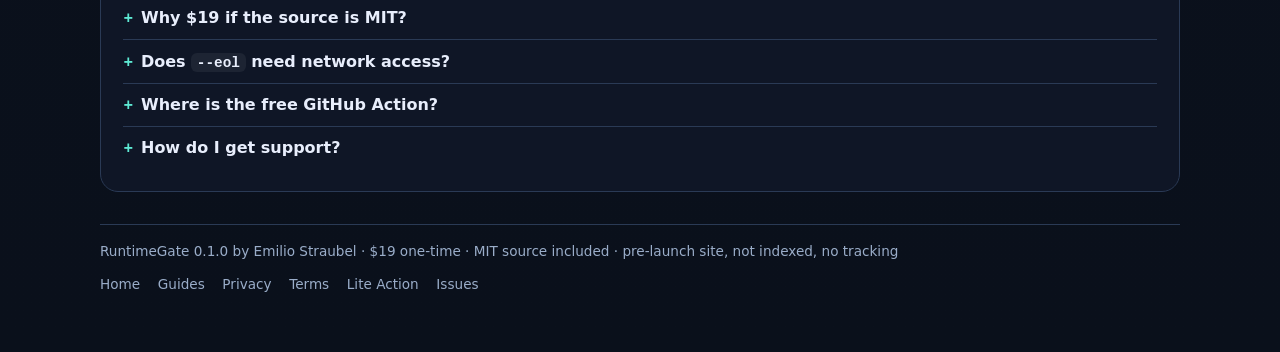
==== commit 966173ae: "Mention LockGate Lite in the RuntimeGate FAQ The free LockGate Action is public. This only links the" ====
--- a/index.html
+++ b/index.html
@@ -202,8 +202,8 @@
       <section id="faq" class="faq">
         <h2>FAQ</h2>
         <details>
-          <summary>Is this the same as EnvGate?</summary>
-          <p>No. EnvGate checks environment files for missing keys, placeholders, and a narrow set of secret shapes. RuntimeGate checks whether runtime version pins agree. They share an audience (CI and DevOps) and the same “fail the job, not the deploy” idea.</p>
+          <summary>Is this the same as EnvGate or LockGate?</summary>
+          <p>No. EnvGate checks environment files for missing keys, placeholders, and a narrow set of secret shapes. RuntimeGate checks whether runtime version pins agree. LockGate checks whether the dependency install is frozen and repeatable. The free <a href="https://github.com/ESS2292/lockgate-action">LockGate Lite Action</a> fails the job when mixed lockfiles are committed or CI runs an unfrozen install. They share an audience (CI and DevOps) and the same “fail the job, not the deploy” idea.</p>
         </details>
         <details>
           <summary>Why $19 if the source is MIT?</summary>
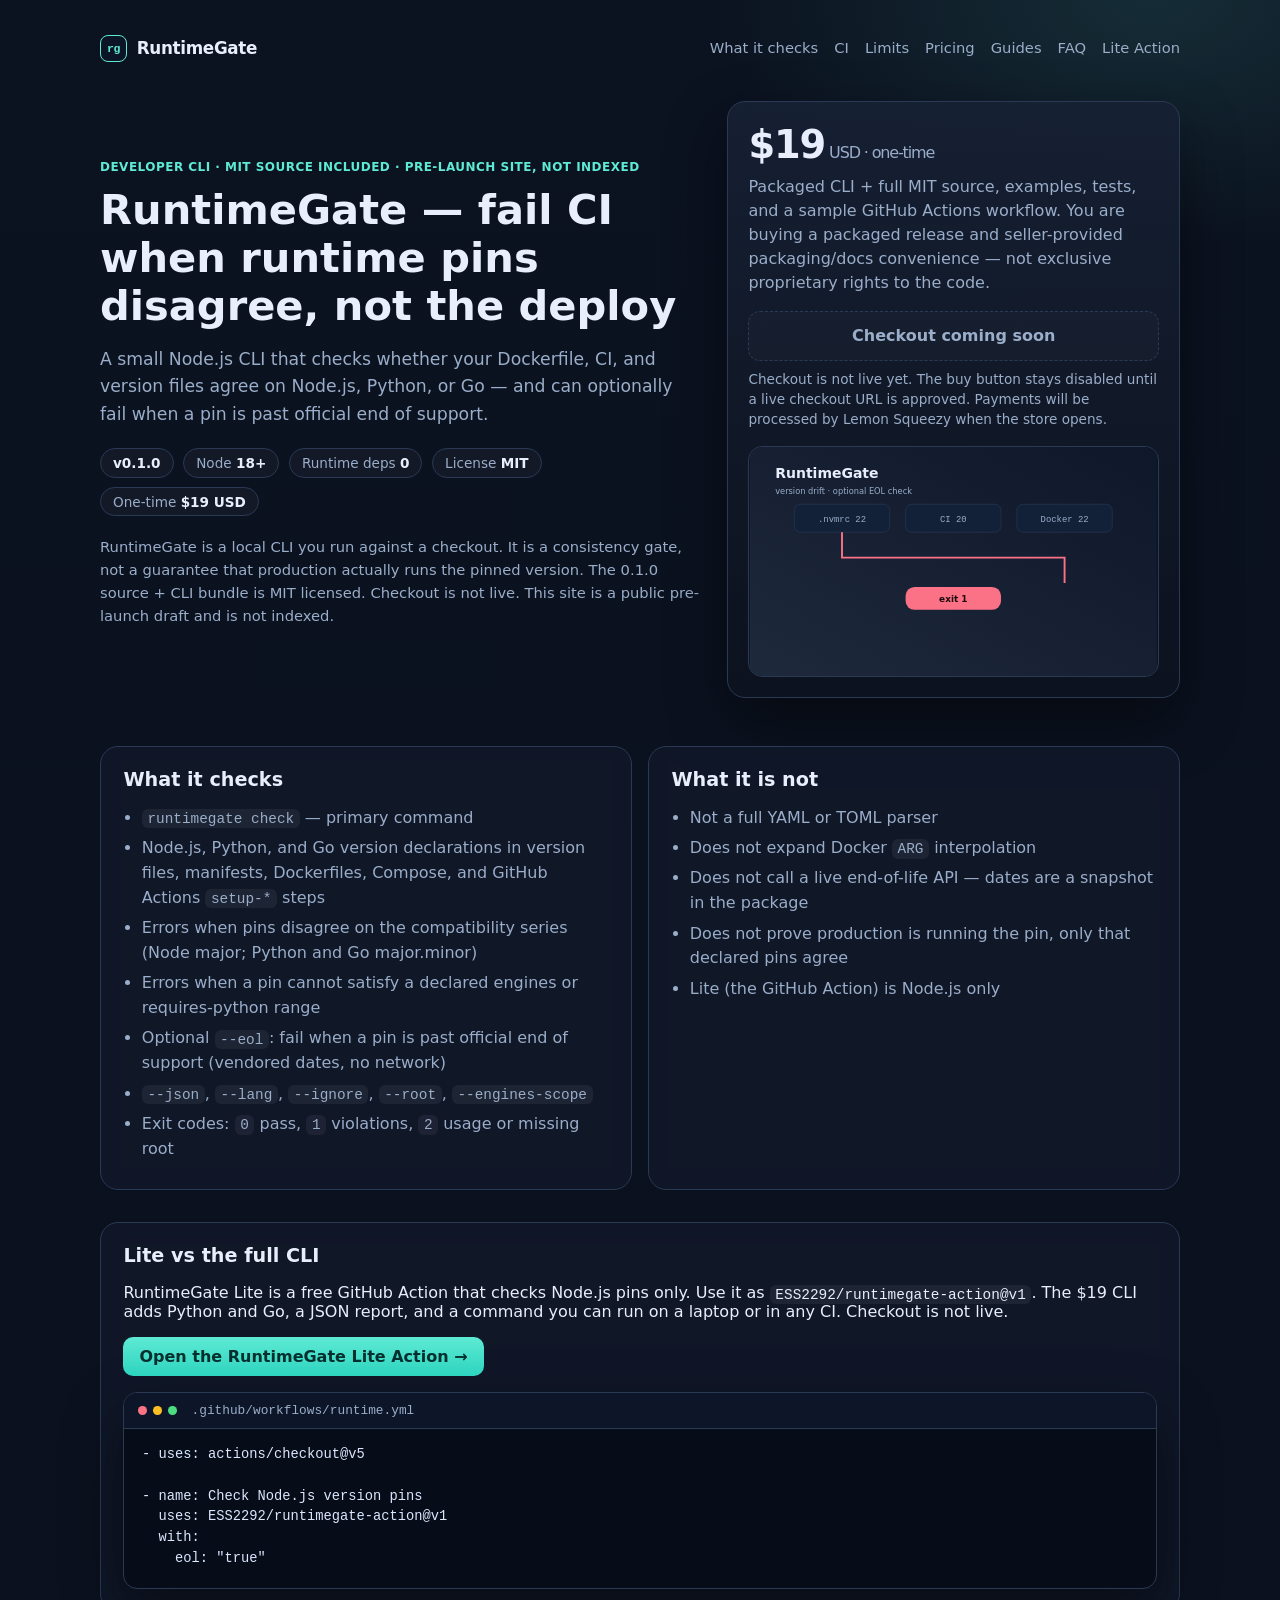
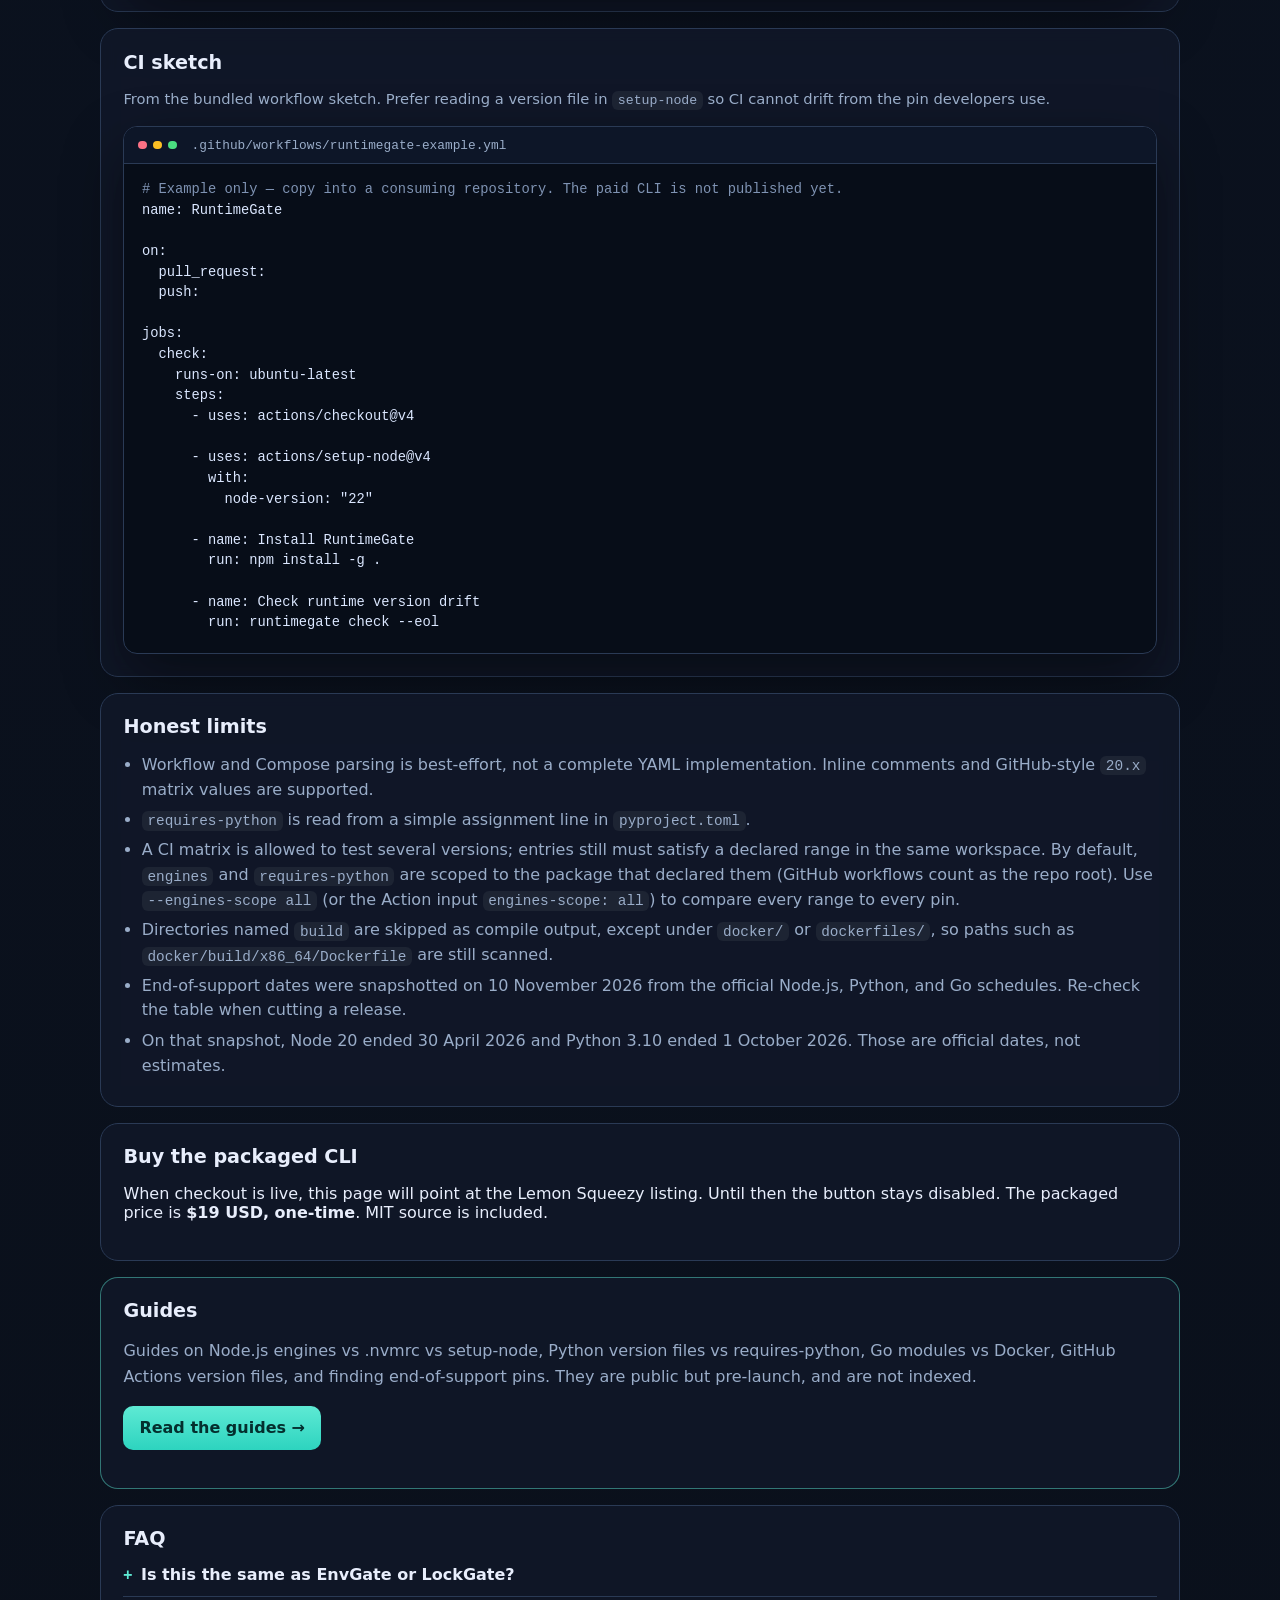
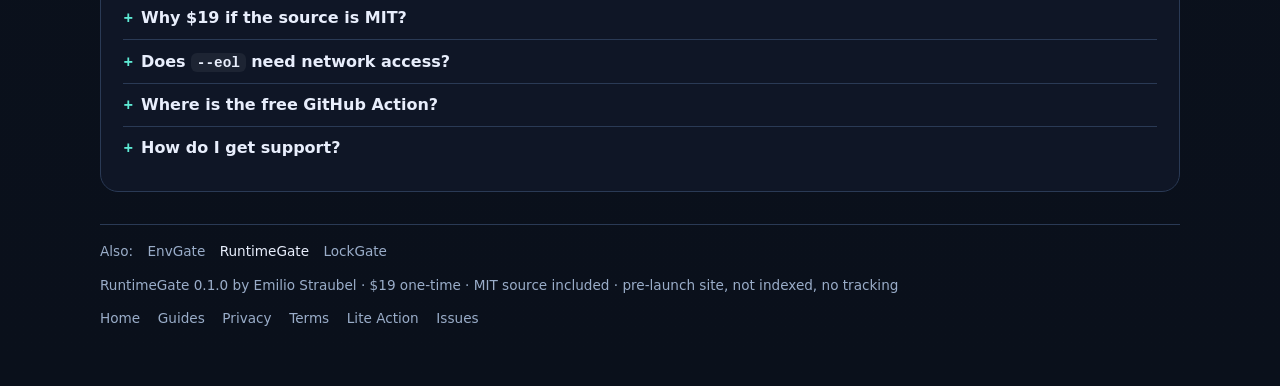
==== commit 984559bd: "Make the pre-launch site launch-ready without going live Align primary nav and footers with EnvGate " ====
--- a/index.html
+++ b/index.html
@@ -13,14 +13,22 @@
   <meta property="og:site_name" content="RuntimeGate" />
   <meta property="og:url" content="https://ess2292.github.io/runtimegate/" />
   <link rel="canonical" href="https://ess2292.github.io/runtimegate/" />
-  <meta property="og:image" content="https://ess2292.github.io/runtimegate/og-image.svg" />
+  <meta property="og:image" content="https://ess2292.github.io/runtimegate/og-image.png" />
+  <meta property="og:image:type" content="image/png" />
+  <meta property="og:image:width" content="1200" />
+  <meta property="og:image:height" content="630" />
+  <meta property="og:image:alt" content="RuntimeGate — fail CI when runtime pins disagree" />
   <meta name="twitter:card" content="summary_large_image" />
   <meta name="twitter:title" content="RuntimeGate — fail CI when runtime version pins disagree" />
   <meta name="twitter:description" content="A $19 one-time Node.js CLI that fails CI when Dockerfile, CI, and version files disagree on Node.js, Python, or Go. Optional end-of-support check. MIT source included." />
-  <meta name="twitter:image" content="https://ess2292.github.io/runtimegate/og-image.svg" />
+  <meta name="twitter:image" content="https://ess2292.github.io/runtimegate/og-image.png" />
+  <meta name="twitter:image:alt" content="RuntimeGate — fail CI when runtime pins disagree" />
   <script type="application/ld+json">{"@context": "https://schema.org", "@type": "SoftwareApplication", "name": "RuntimeGate", "applicationCategory": "DeveloperApplication", "operatingSystem": "Node.js 18+", "offers": {"@type": "Offer", "price": "19", "priceCurrency": "USD"}, "description": "A $19 one-time Node.js CLI that fails CI when Dockerfile, CI, and version files disagree on Node.js, Python, or Go. Optional end-of-support check. MIT source included.", "author": {"@type": "Person", "name": "Emilio Straubel"}, "url": "https://ess2292.github.io/runtimegate/"}</script>
+  <meta name="theme-color" content="#0b1220" />
+  <link rel="icon" href="favicon.svg" type="image/svg+xml" />
+  <link rel="icon" href="favicon-32.png" type="image/png" sizes="32x32" />
+  <link rel="apple-touch-icon" href="apple-touch-icon.png" />
   <link rel="stylesheet" href="styles.css" />
-  <link rel="icon" href="og-image.svg" type="image/svg+xml" />
 </head>
 <body>
   <a class="skip" href="#main">Skip to content</a>
@@ -31,12 +39,12 @@
         RuntimeGate
       </a>
       <ul class="nav-links">
-        <li><a href="index.html#checks">What it checks</a></li>
-        <li><a href="index.html#ci">CI</a></li>
-        <li><a href="index.html#limits">Limits</a></li>
-        <li><a href="index.html#pricing">Pricing</a></li>
+        <li><a href="#checks">What it checks</a></li>
+        <li><a href="#ci">CI</a></li>
+        <li><a href="#limits">Limits</a></li>
+        <li><a href="#pricing">Pricing</a></li>
         <li><a href="guides/index.html">Guides</a></li>
-        <li><a href="index.html#faq">FAQ</a></li>
+        <li><a href="#faq">FAQ</a></li>
         <li><a href="https://github.com/ESS2292/runtimegate-action">Lite Action</a></li>
       </ul>
     </nav>
@@ -70,7 +78,7 @@
         <button type="button" id="buy-btn" class="buy-btn" disabled data-checkout-url="">Checkout coming soon</button>
         <p class="buy-note">Checkout is not live yet. The buy button stays disabled until a live checkout URL is approved. Payments will be processed by Lemon Squeezy when the store opens.</p>
         <div class="art" aria-hidden="true">
-          <svg class="art-svg" viewBox="0 0 640 360" xmlns="http://www.w3.org/2000/svg" role="img" aria-label="Stylized RuntimeGate graphic">
+          <svg class="art-svg" viewBox="0 0 640 360" xmlns="http://www.w3.org/2000/svg">
             <defs>
               <linearGradient id="g1" x1="0" y1="0" x2="1" y2="1">
                 <stop offset="0%" stop-color="#38bdf8" stop-opacity=".9"/>
@@ -128,7 +136,7 @@
         <h2>Lite vs the full CLI</h2>
         <p>RuntimeGate Lite is a free GitHub Action that checks Node.js pins only. Use it as <code>ESS2292/runtimegate-action@v1</code>. The $19 CLI adds Python and Go, a JSON report, and a command you can run on a laptop or in any CI. Checkout is not live.</p>
         <p><a class="cta-link" href="https://github.com/ESS2292/runtimegate-action">Open the RuntimeGate Lite Action &rarr;</a></p>
-        <div class="terminal" aria-label="RuntimeGate Lite GitHub Action example">
+        <div class="terminal">
           <div class="bar">
             <span class="dot r"></span><span class="dot y"></span><span class="dot g"></span>
             <span class="bar-cmd">.github/workflows/runtime.yml</span>
@@ -145,8 +153,8 @@
 
       <section id="ci">
         <h2>CI sketch</h2>
-        <p class="note" style="margin-top:0">From the bundled workflow sketch. Prefer reading a version file in <code>setup-node</code> so CI cannot drift from the pin developers use.</p>
-        <div class="terminal" aria-label="Sample GitHub Actions workflow">
+        <p class="note">From the bundled workflow sketch. Prefer reading a version file in <code>setup-node</code> so CI cannot drift from the pin developers use.</p>
+        <div class="terminal">
           <div class="bar">
             <span class="dot r"></span><span class="dot y"></span><span class="dot g"></span>
             <span class="bar-cmd">.github/workflows/runtimegate-example.yml</span>
@@ -225,7 +233,13 @@
     </main>
 
     <footer>
-      <div class="footer-row">
+      <nav class="family-nav" aria-label="Other tools in this family">
+        <span class="family-label">Also:</span>
+          <a href="https://ess2292.github.io/envgate/">EnvGate</a>
+          <a href="https://ess2292.github.io/runtimegate/" aria-current="page">RuntimeGate</a>
+          <a href="https://ess2292.github.io/lockgate/">LockGate</a>
+      </nav>
+<div class="footer-row">
         <div>
           RuntimeGate 0.1.0 by Emilio Straubel · $19 one-time · MIT source included · pre-launch site, not indexed, no tracking
         </div>
--- a/styles.css
+++ b/styles.css
@@ -357,6 +357,8 @@
 .c-err { color: var(--err); }
 .c-warn { color: var(--warn); }
 .c-accent { color: var(--accent); }
+
+h2 + .note { margin-top: 0; }
 
 .note {
   color: var(--muted);
@@ -528,3 +530,45 @@
   line-height: 1.5;
   border-top: 1px solid var(--line);
 }
+
+/* Launch-readiness: visible focus, family links, tighter mobile nav */
+a:focus-visible,
+button:focus-visible,
+summary:focus-visible,
+.buy-btn:focus-visible {
+  outline: 2px solid var(--accent);
+  outline-offset: 3px;
+}
+
+.family-nav {
+  display: flex;
+  flex-wrap: wrap;
+  align-items: center;
+  gap: 0.4rem 0.9rem;
+  margin: 0 0 0.85rem;
+  font-size: 0.85rem;
+}
+
+.family-nav .family-label {
+  color: var(--muted);
+}
+
+.family-nav a {
+  color: var(--muted);
+  text-decoration: none;
+}
+
+.family-nav a:hover,
+.family-nav a[aria-current="page"] {
+  color: var(--text);
+}
+
+@media (max-width: 720px) {
+  .nav-links {
+    gap: 0.2rem 0.7rem;
+  }
+  .nav-links a {
+    display: inline-block;
+    padding: 0.4rem 0.1rem;
+  }
+}
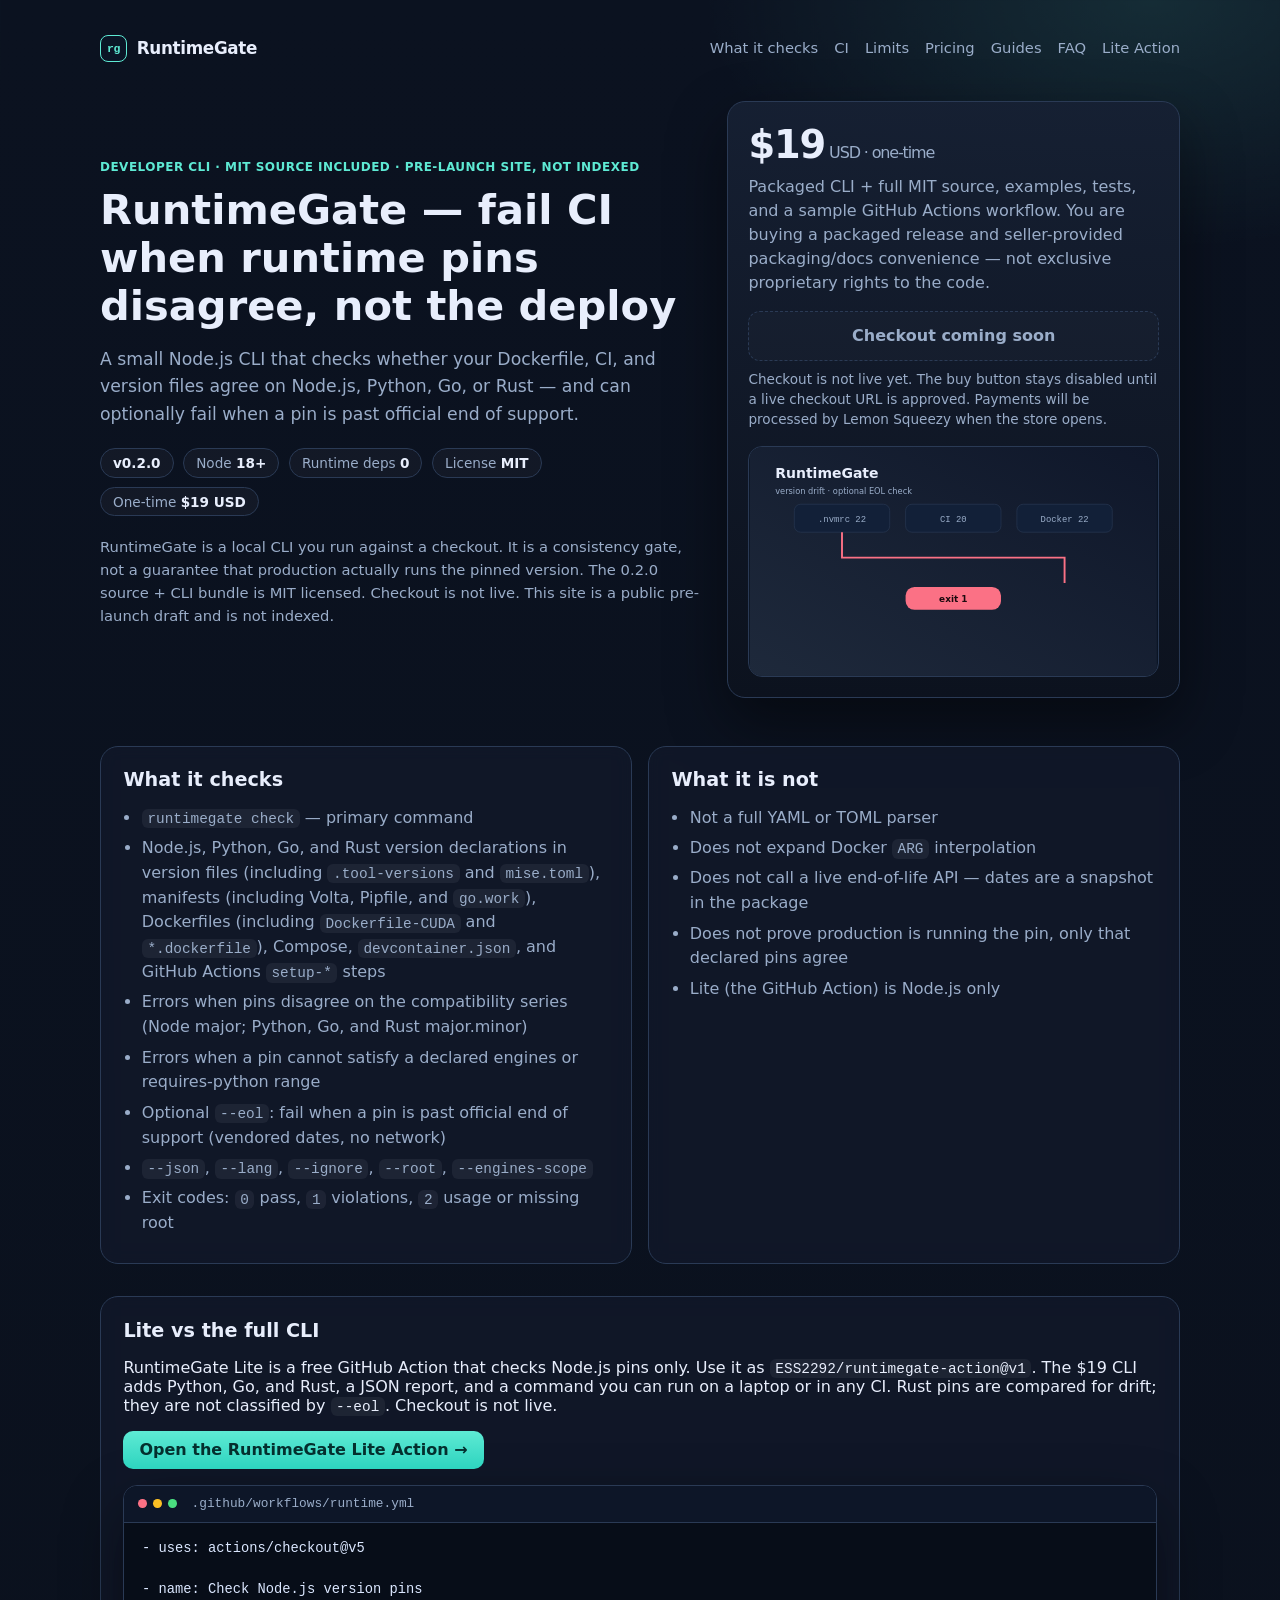
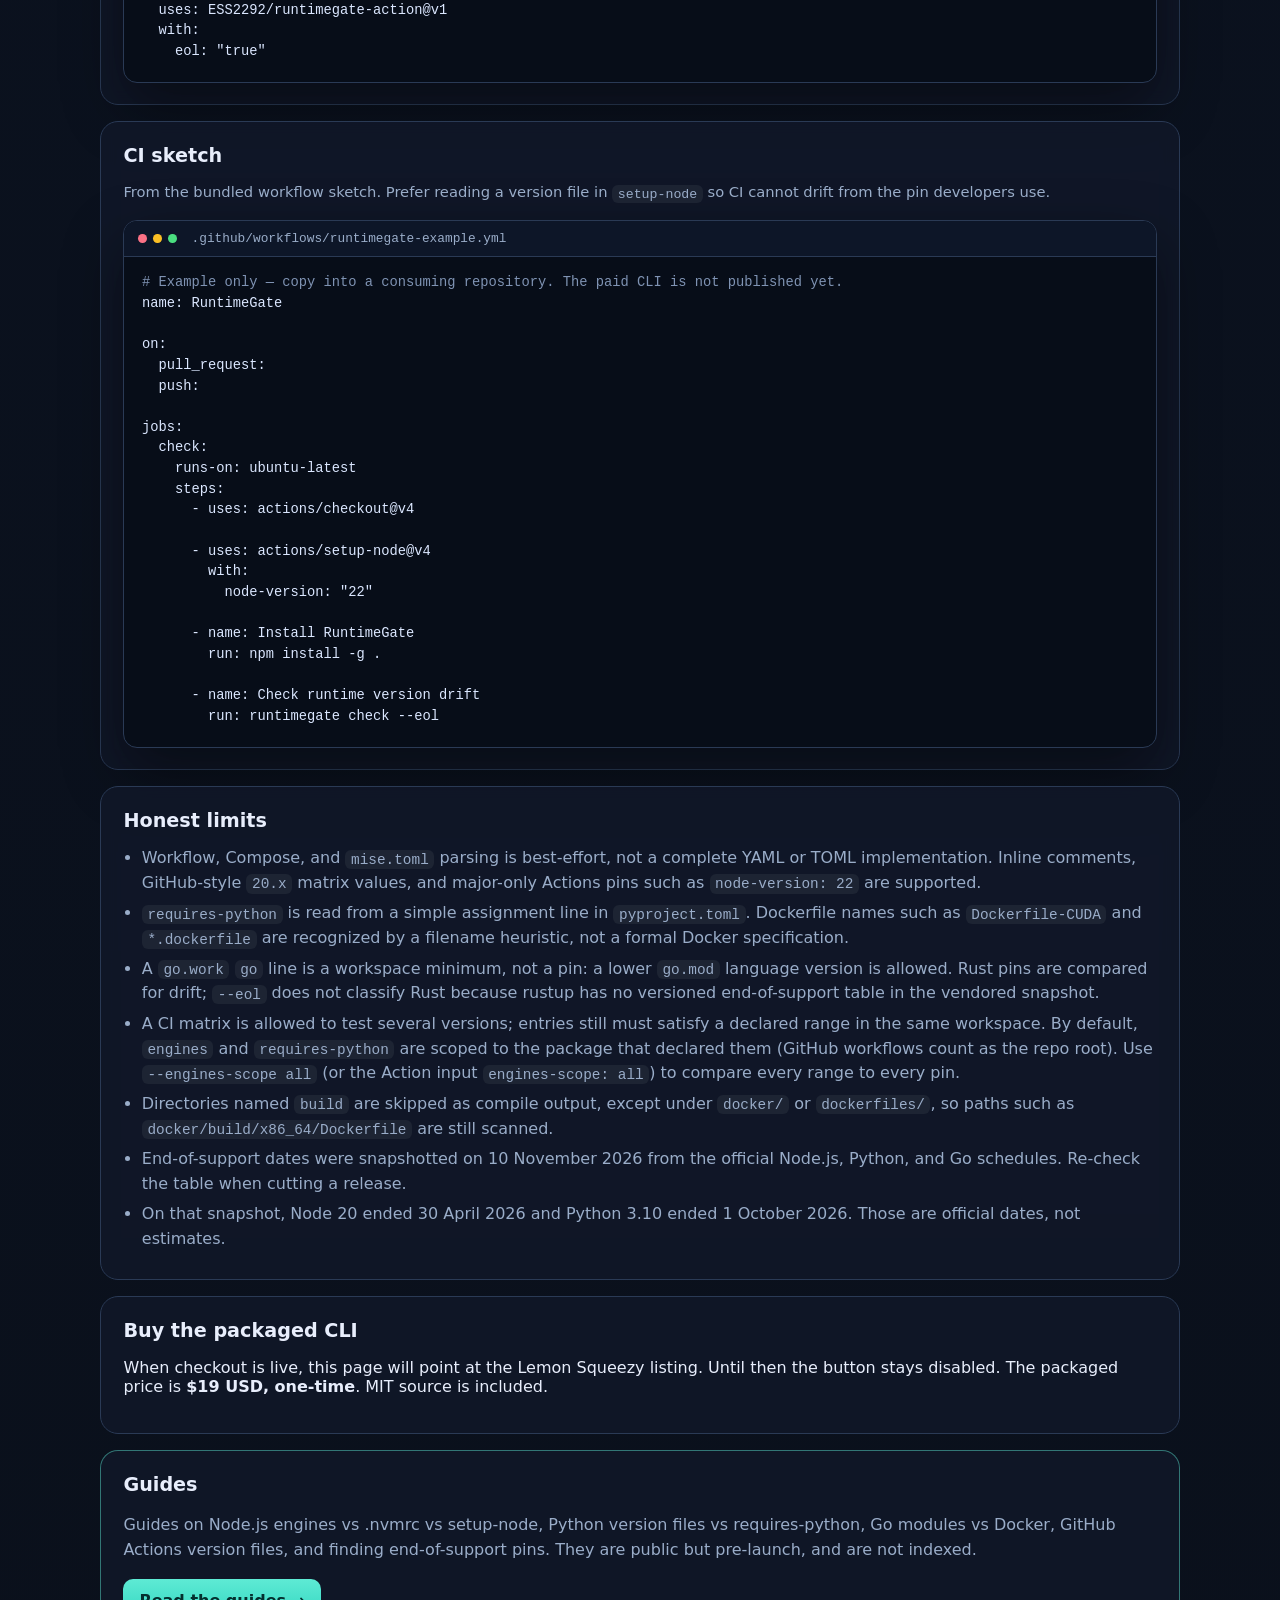
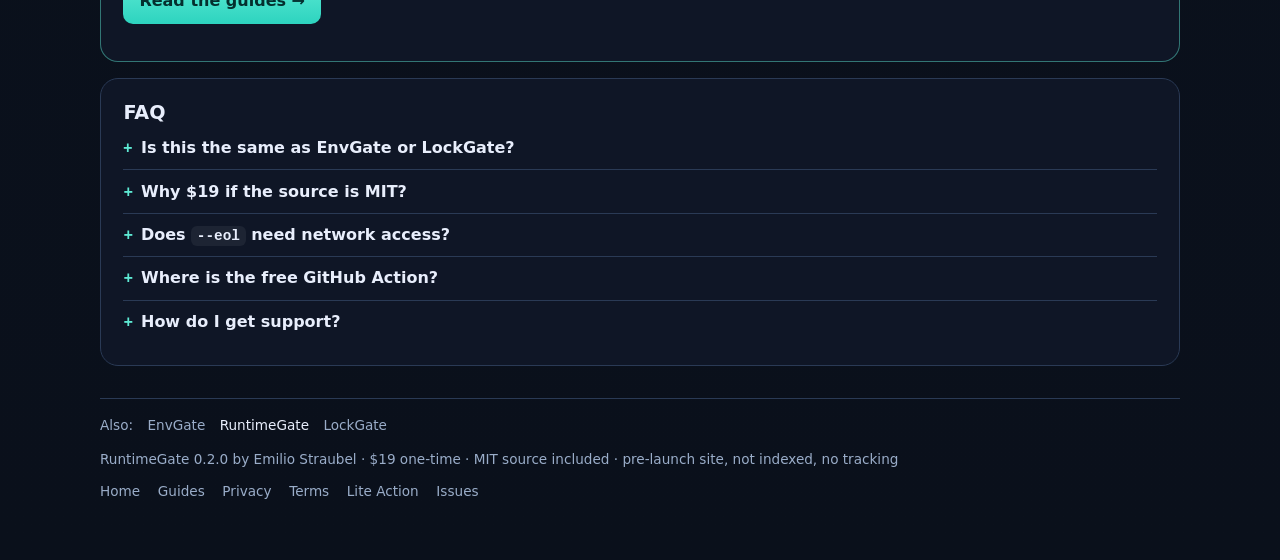
==== commit c0eff7b0: "Document RuntimeGate 0.2.0 sources and keep the site noindex Describe the new version files, Dockerf" ====
--- a/index.html
+++ b/index.html
@@ -4,11 +4,11 @@
   <meta charset="utf-8" />
   <meta name="viewport" content="width=device-width, initial-scale=1" />
   <title>RuntimeGate — fail CI when runtime version pins disagree</title>
-  <meta name="description" content="A $19 one-time Node.js CLI that fails CI when Dockerfile, CI, and version files disagree on Node.js, Python, or Go. Optional end-of-support check. MIT source included." />
+  <meta name="description" content="A $19 one-time Node.js CLI that fails CI when Dockerfile, CI, and version files disagree on Node.js, Python, Go, or Rust. Optional end-of-support check. MIT source included." />
   <meta name="author" content="Emilio Straubel" />
   <meta name="robots" content="noindex" />
   <meta property="og:title" content="RuntimeGate — fail CI when runtime version pins disagree" />
-  <meta property="og:description" content="A $19 one-time Node.js CLI that fails CI when Dockerfile, CI, and version files disagree on Node.js, Python, or Go. Optional end-of-support check. MIT source included." />
+  <meta property="og:description" content="A $19 one-time Node.js CLI that fails CI when Dockerfile, CI, and version files disagree on Node.js, Python, Go, or Rust. Optional end-of-support check. MIT source included." />
   <meta property="og:type" content="website" />
   <meta property="og:site_name" content="RuntimeGate" />
   <meta property="og:url" content="https://ess2292.github.io/runtimegate/" />
@@ -20,10 +20,10 @@
   <meta property="og:image:alt" content="RuntimeGate — fail CI when runtime pins disagree" />
   <meta name="twitter:card" content="summary_large_image" />
   <meta name="twitter:title" content="RuntimeGate — fail CI when runtime version pins disagree" />
-  <meta name="twitter:description" content="A $19 one-time Node.js CLI that fails CI when Dockerfile, CI, and version files disagree on Node.js, Python, or Go. Optional end-of-support check. MIT source included." />
+  <meta name="twitter:description" content="A $19 one-time Node.js CLI that fails CI when Dockerfile, CI, and version files disagree on Node.js, Python, Go, or Rust. Optional end-of-support check. MIT source included." />
   <meta name="twitter:image" content="https://ess2292.github.io/runtimegate/og-image.png" />
   <meta name="twitter:image:alt" content="RuntimeGate — fail CI when runtime pins disagree" />
-  <script type="application/ld+json">{"@context": "https://schema.org", "@type": "SoftwareApplication", "name": "RuntimeGate", "applicationCategory": "DeveloperApplication", "operatingSystem": "Node.js 18+", "offers": {"@type": "Offer", "price": "19", "priceCurrency": "USD"}, "description": "A $19 one-time Node.js CLI that fails CI when Dockerfile, CI, and version files disagree on Node.js, Python, or Go. Optional end-of-support check. MIT source included.", "author": {"@type": "Person", "name": "Emilio Straubel"}, "url": "https://ess2292.github.io/runtimegate/"}</script>
+  <script type="application/ld+json">{"@context": "https://schema.org", "@type": "SoftwareApplication", "name": "RuntimeGate", "applicationCategory": "DeveloperApplication", "operatingSystem": "Node.js 18+", "offers": {"@type": "Offer", "price": "19", "priceCurrency": "USD"}, "description": "A $19 one-time Node.js CLI that fails CI when Dockerfile, CI, and version files disagree on Node.js, Python, Go, or Rust. Optional end-of-support check. MIT source included.", "author": {"@type": "Person", "name": "Emilio Straubel"}, "url": "https://ess2292.github.io/runtimegate/"}</script>
   <meta name="theme-color" content="#0b1220" />
   <link rel="icon" href="favicon.svg" type="image/svg+xml" />
   <link rel="icon" href="favicon-32.png" type="image/png" sizes="32x32" />
@@ -54,10 +54,10 @@
         <div class="eyebrow">Developer CLI · MIT source included · pre-launch site, not indexed</div>
         <h1>RuntimeGate — fail CI when runtime pins disagree, not the deploy</h1>
         <p class="lead">
-          A small Node.js CLI that checks whether your Dockerfile, CI, and version files agree on Node.js, Python, or Go — and can optionally fail when a pin is past official end of support.
+          A small Node.js CLI that checks whether your Dockerfile, CI, and version files agree on Node.js, Python, Go, or Rust — and can optionally fail when a pin is past official end of support.
         </p>
         <div class="meta">
-          <span class="chip"><em>v0.1.0</em></span>
+          <span class="chip"><em>v0.2.0</em></span>
           <span class="chip">Node <em>18+</em></span>
           <span class="chip">Runtime deps <em>0</em></span>
           <span class="chip">License <em>MIT</em></span>
@@ -65,7 +65,7 @@
         </div>
         <p class="note">
           RuntimeGate is a local CLI you run against a checkout. It is a consistency gate, not a guarantee that production actually runs the pinned version.
-          The 0.1.0 source + CLI bundle is MIT licensed. Checkout is not live. This site is a public pre-launch draft and is not indexed.
+          The 0.2.0 source + CLI bundle is MIT licensed. Checkout is not live. This site is a public pre-launch draft and is not indexed.
         </p>
       </div>
 
@@ -112,8 +112,8 @@
           <h2>What it checks</h2>
           <ul>
             <li><code>runtimegate check</code> — primary command</li>
-            <li>Node.js, Python, and Go version declarations in version files, manifests, Dockerfiles, Compose, and GitHub Actions <code>setup-*</code> steps</li>
-            <li>Errors when pins disagree on the compatibility series (Node major; Python and Go major.minor)</li>
+            <li>Node.js, Python, Go, and Rust version declarations in version files (including <code>.tool-versions</code> and <code>mise.toml</code>), manifests (including Volta, Pipfile, and <code>go.work</code>), Dockerfiles (including <code>Dockerfile-CUDA</code> and <code>*.dockerfile</code>), Compose, <code>devcontainer.json</code>, and GitHub Actions <code>setup-*</code> steps</li>
+            <li>Errors when pins disagree on the compatibility series (Node major; Python, Go, and Rust major.minor)</li>
             <li>Errors when a pin cannot satisfy a declared engines or requires-python range</li>
             <li>Optional <code>--eol</code>: fail when a pin is past official end of support (vendored dates, no network)</li>
             <li><code>--json</code>, <code>--lang</code>, <code>--ignore</code>, <code>--root</code>, <code>--engines-scope</code></li>
@@ -134,7 +134,7 @@
 
       <section id="lite">
         <h2>Lite vs the full CLI</h2>
-        <p>RuntimeGate Lite is a free GitHub Action that checks Node.js pins only. Use it as <code>ESS2292/runtimegate-action@v1</code>. The $19 CLI adds Python and Go, a JSON report, and a command you can run on a laptop or in any CI. Checkout is not live.</p>
+        <p>RuntimeGate Lite is a free GitHub Action that checks Node.js pins only. Use it as <code>ESS2292/runtimegate-action@v1</code>. The $19 CLI adds Python, Go, and Rust, a JSON report, and a command you can run on a laptop or in any CI. Rust pins are compared for drift; they are not classified by <code>--eol</code>. Checkout is not live.</p>
         <p><a class="cta-link" href="https://github.com/ESS2292/runtimegate-action">Open the RuntimeGate Lite Action &rarr;</a></p>
         <div class="terminal">
           <div class="bar">
@@ -187,8 +187,9 @@
       <section id="limits">
         <h2>Honest limits</h2>
         <ul>
-          <li>Workflow and Compose parsing is best-effort, not a complete YAML implementation. Inline comments and GitHub-style <code>20.x</code> matrix values are supported.</li>
-          <li><code>requires-python</code> is read from a simple assignment line in <code>pyproject.toml</code>.</li>
+          <li>Workflow, Compose, and <code>mise.toml</code> parsing is best-effort, not a complete YAML or TOML implementation. Inline comments, GitHub-style <code>20.x</code> matrix values, and major-only Actions pins such as <code>node-version: 22</code> are supported.</li>
+          <li><code>requires-python</code> is read from a simple assignment line in <code>pyproject.toml</code>. Dockerfile names such as <code>Dockerfile-CUDA</code> and <code>*.dockerfile</code> are recognized by a filename heuristic, not a formal Docker specification.</li>
+          <li>A <code>go.work</code> <code>go</code> line is a workspace minimum, not a pin: a lower <code>go.mod</code> language version is allowed. Rust pins are compared for drift; <code>--eol</code> does not classify Rust because rustup has no versioned end-of-support table in the vendored snapshot.</li>
           <li>A CI matrix is allowed to test several versions; entries still must satisfy a declared range in the same workspace. By default, <code>engines</code> and <code>requires-python</code> are scoped to the package that declared them (GitHub workflows count as the repo root). Use <code>--engines-scope all</code> (or the Action input <code>engines-scope: all</code>) to compare every range to every pin.</li>
           <li>Directories named <code>build</code> are skipped as compile output, except under <code>docker/</code> or <code>dockerfiles/</code>, so paths such as <code>docker/build/x86_64/Dockerfile</code> are still scanned.</li>
           <li>End-of-support dates were snapshotted on 10 November 2026 from the official Node.js, Python, and Go schedules. Re-check the table when cutting a release.</li>
@@ -241,7 +242,7 @@
       </nav>
 <div class="footer-row">
         <div>
-          RuntimeGate 0.1.0 by Emilio Straubel · $19 one-time · MIT source included · pre-launch site, not indexed, no tracking
+          RuntimeGate 0.2.0 by Emilio Straubel · $19 one-time · MIT source included · pre-launch site, not indexed, no tracking
         </div>
         <div class="footer-links">
           <a href="index.html">Home</a>
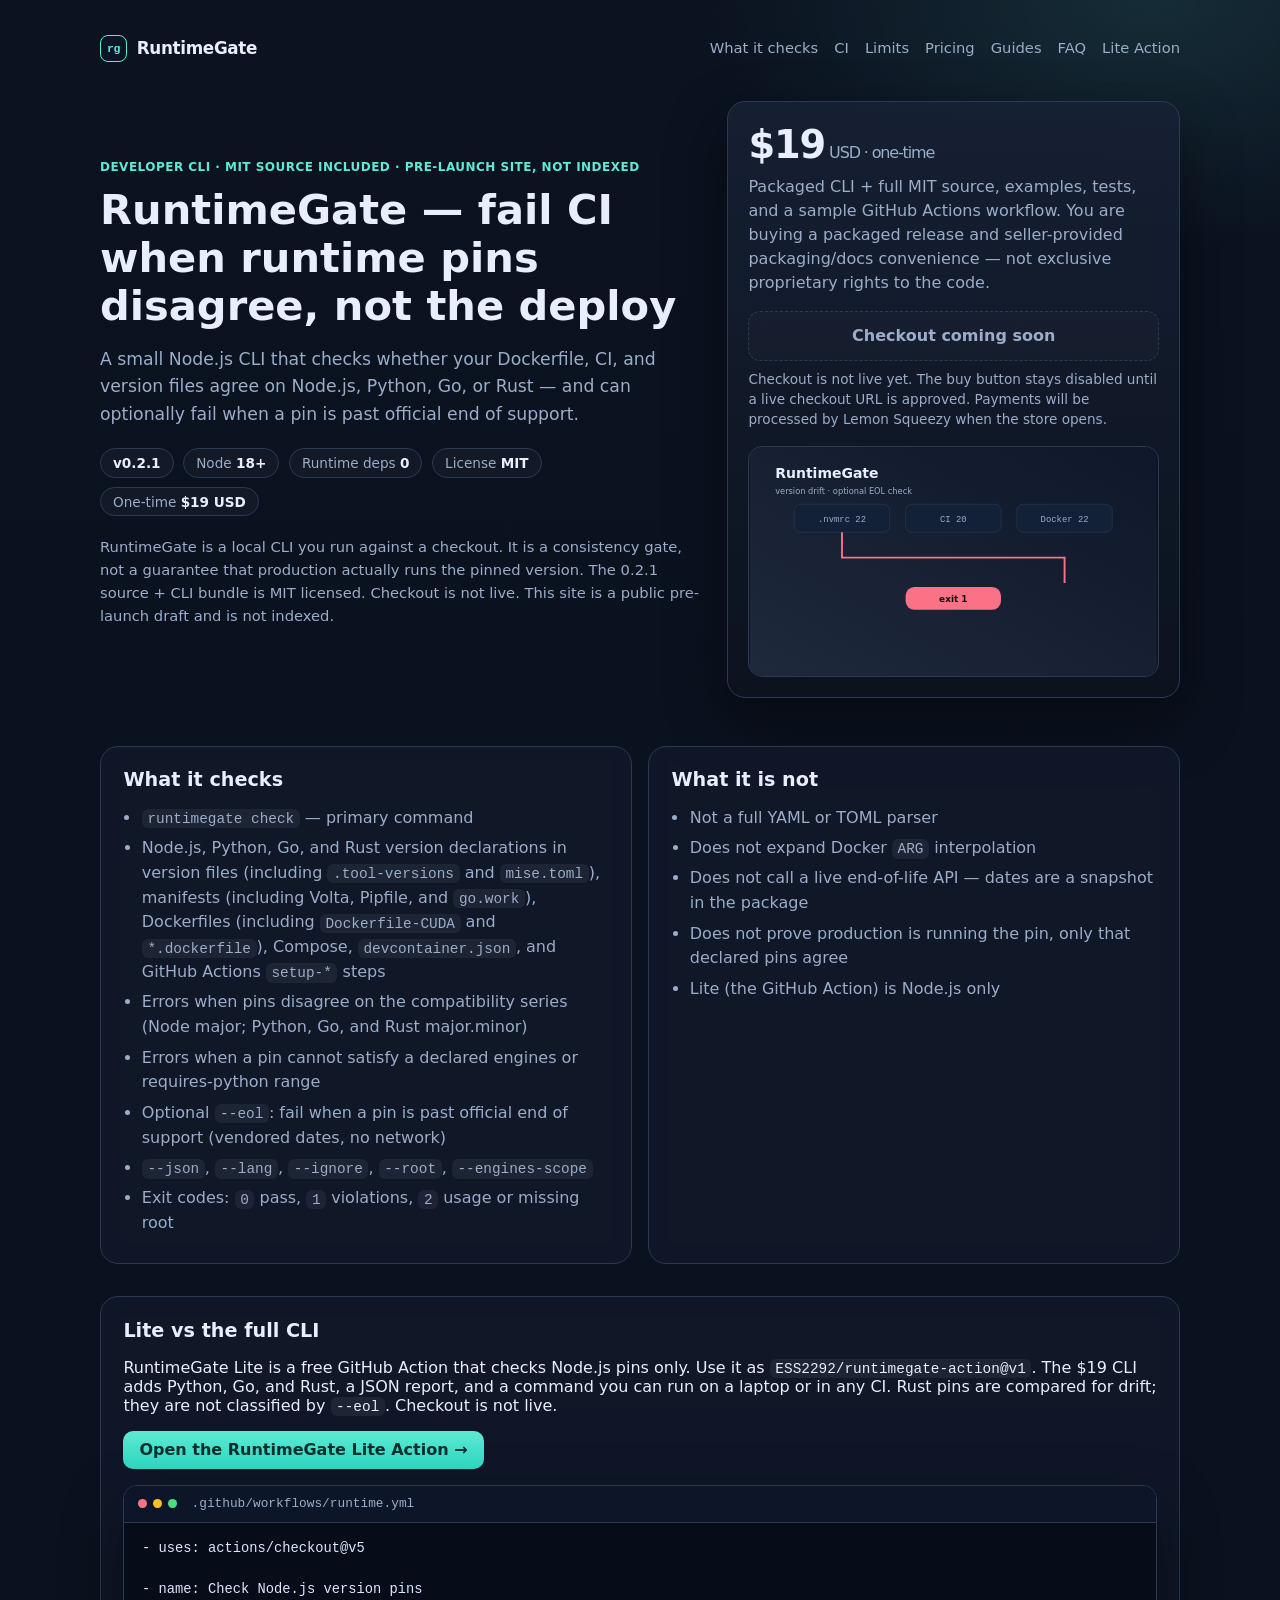
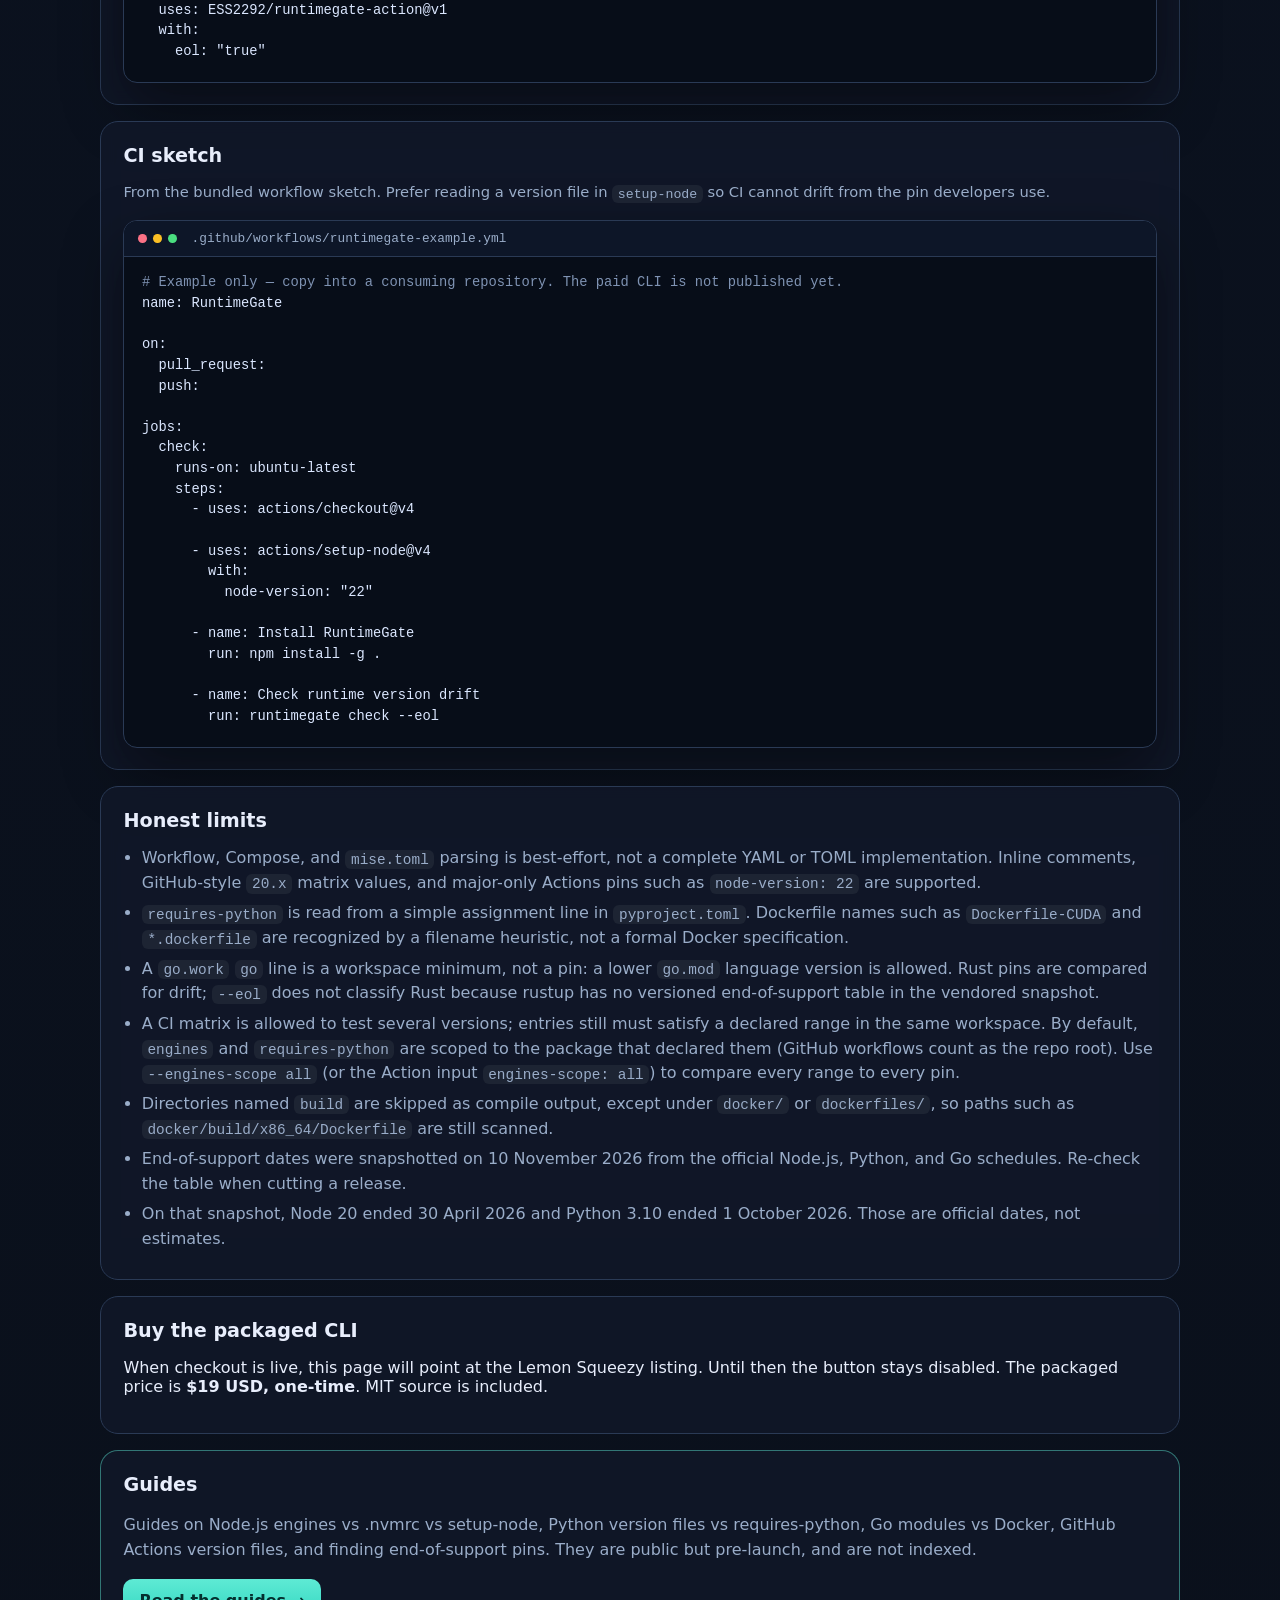
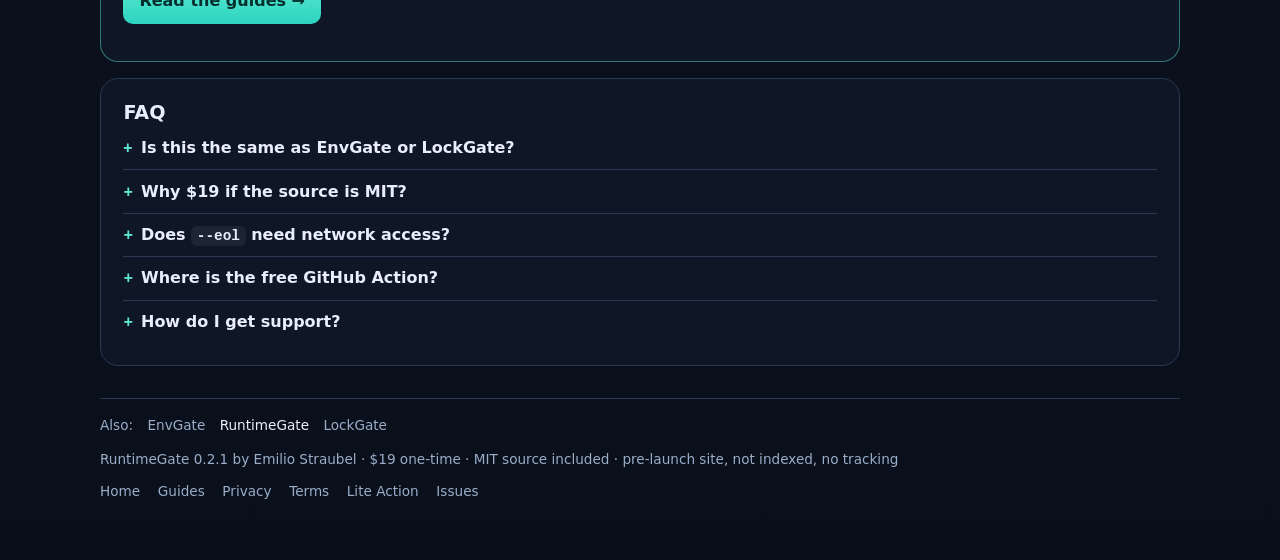
==== commit 807b8dc3: "Update site copy for the RuntimeGate 0.2.1 CLI Bump version chips, footers, and terms copy to 0.2.1," ====
--- a/index.html
+++ b/index.html
@@ -57,7 +57,7 @@
           A small Node.js CLI that checks whether your Dockerfile, CI, and version files agree on Node.js, Python, Go, or Rust — and can optionally fail when a pin is past official end of support.
         </p>
         <div class="meta">
-          <span class="chip"><em>v0.2.0</em></span>
+          <span class="chip"><em>v0.2.1</em></span>
           <span class="chip">Node <em>18+</em></span>
           <span class="chip">Runtime deps <em>0</em></span>
           <span class="chip">License <em>MIT</em></span>
@@ -65,7 +65,7 @@
         </div>
         <p class="note">
           RuntimeGate is a local CLI you run against a checkout. It is a consistency gate, not a guarantee that production actually runs the pinned version.
-          The 0.2.0 source + CLI bundle is MIT licensed. Checkout is not live. This site is a public pre-launch draft and is not indexed.
+          The 0.2.1 source + CLI bundle is MIT licensed. Checkout is not live. This site is a public pre-launch draft and is not indexed.
         </p>
       </div>
 
@@ -242,7 +242,7 @@
       </nav>
 <div class="footer-row">
         <div>
-          RuntimeGate 0.2.0 by Emilio Straubel · $19 one-time · MIT source included · pre-launch site, not indexed, no tracking
+          RuntimeGate 0.2.1 by Emilio Straubel · $19 one-time · MIT source included · pre-launch site, not indexed, no tracking
         </div>
         <div class="footer-links">
           <a href="index.html">Home</a>
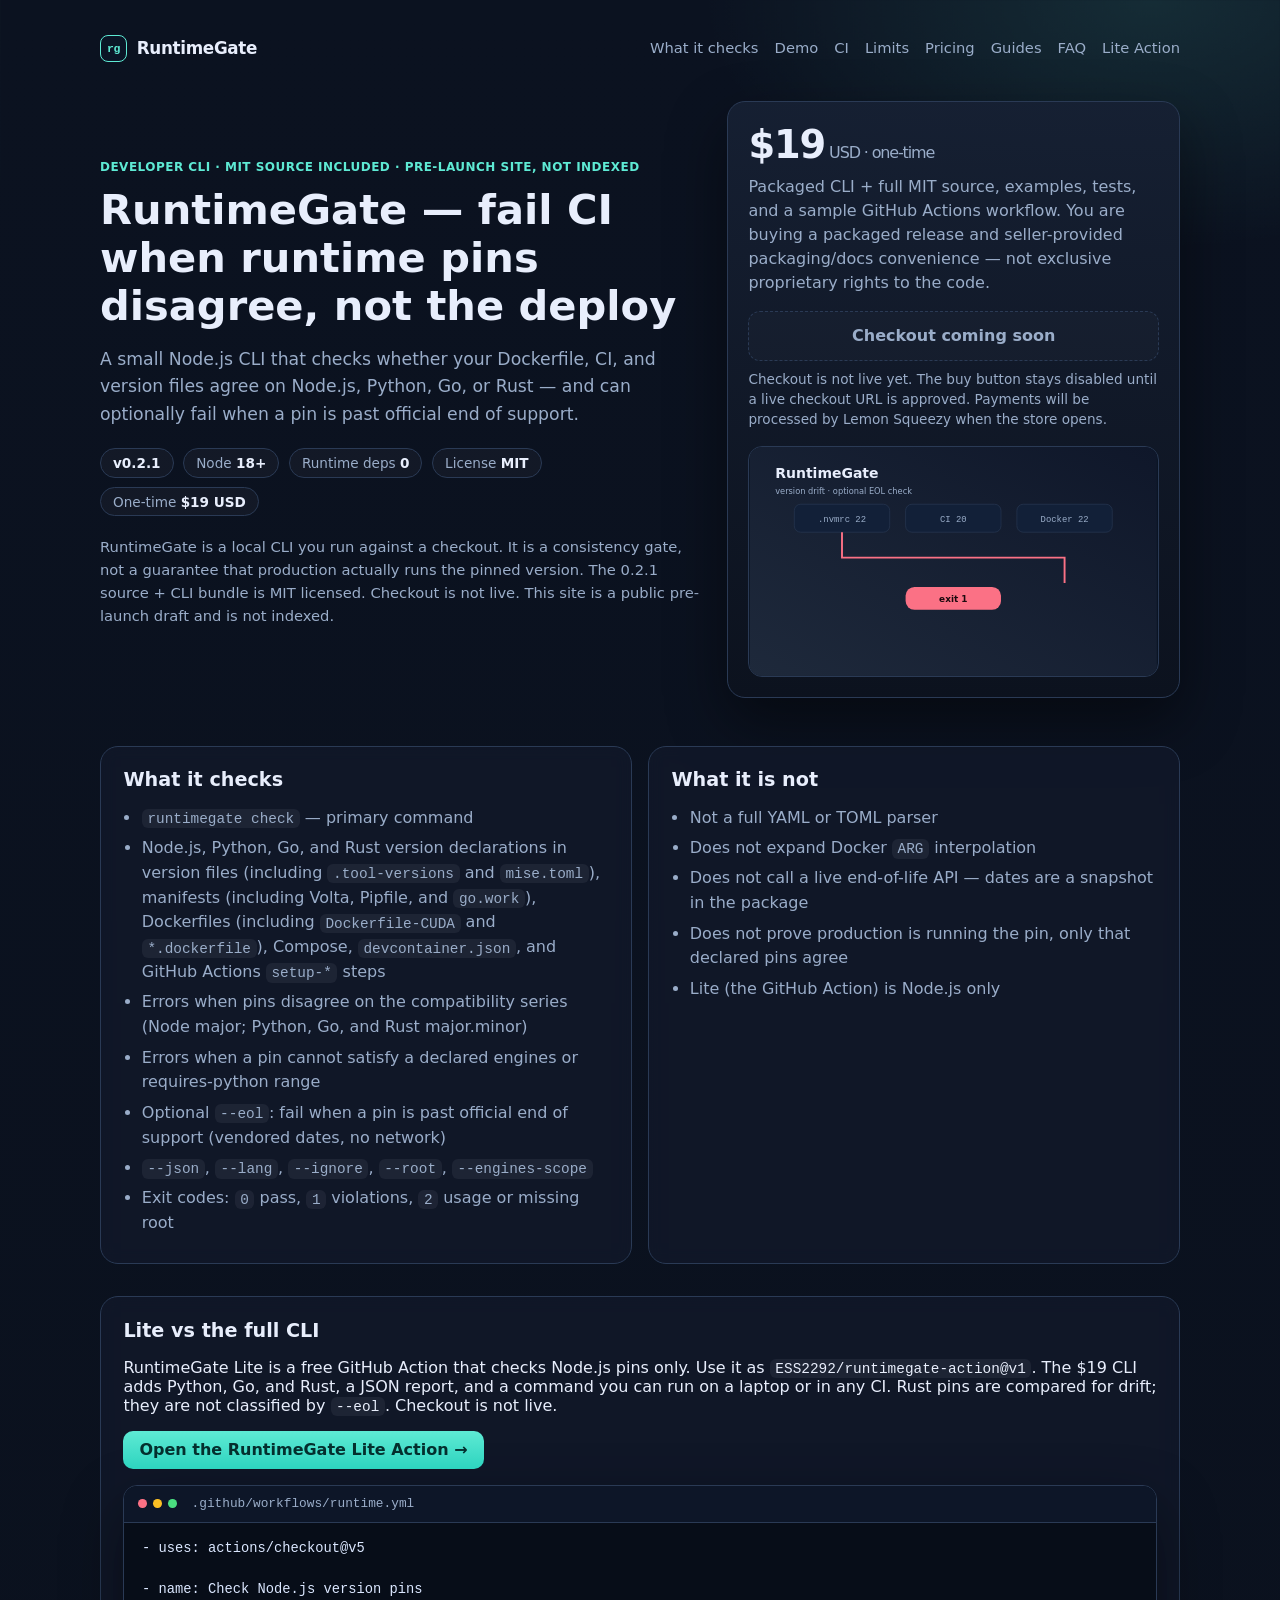
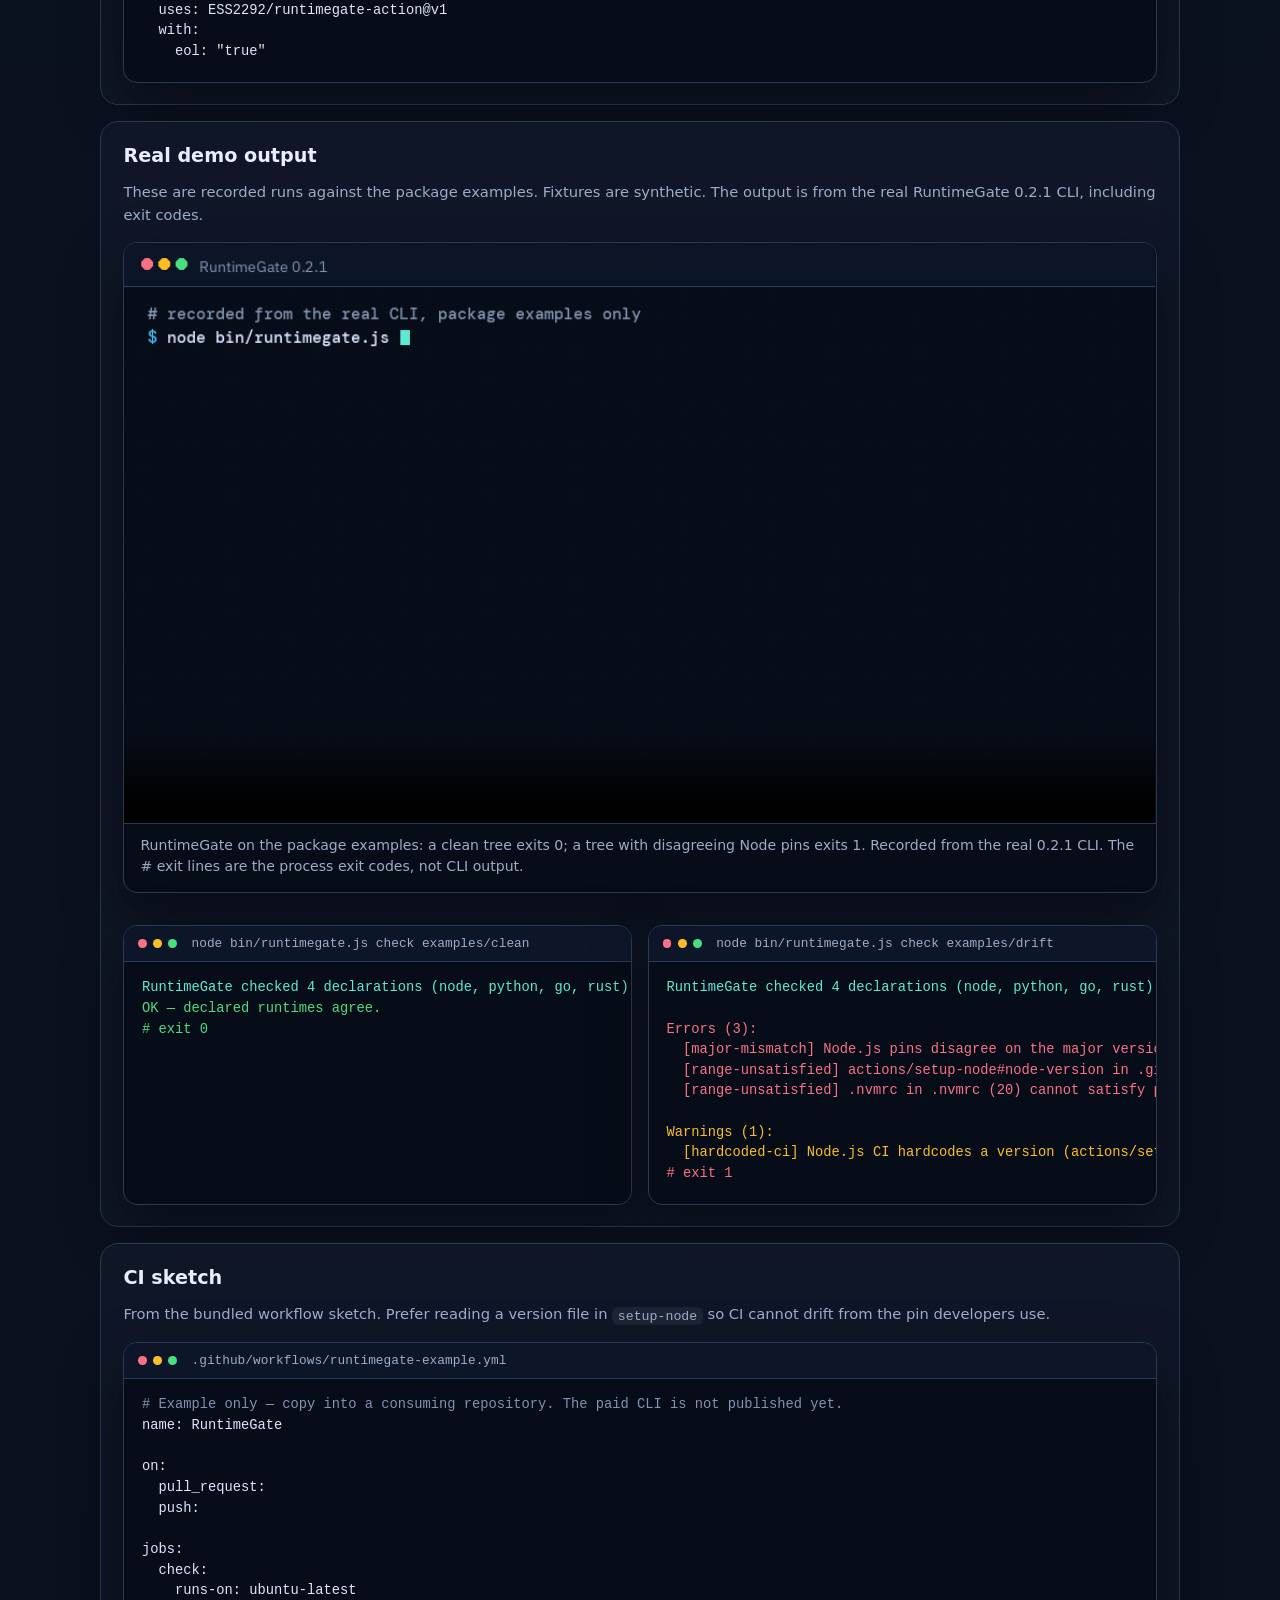
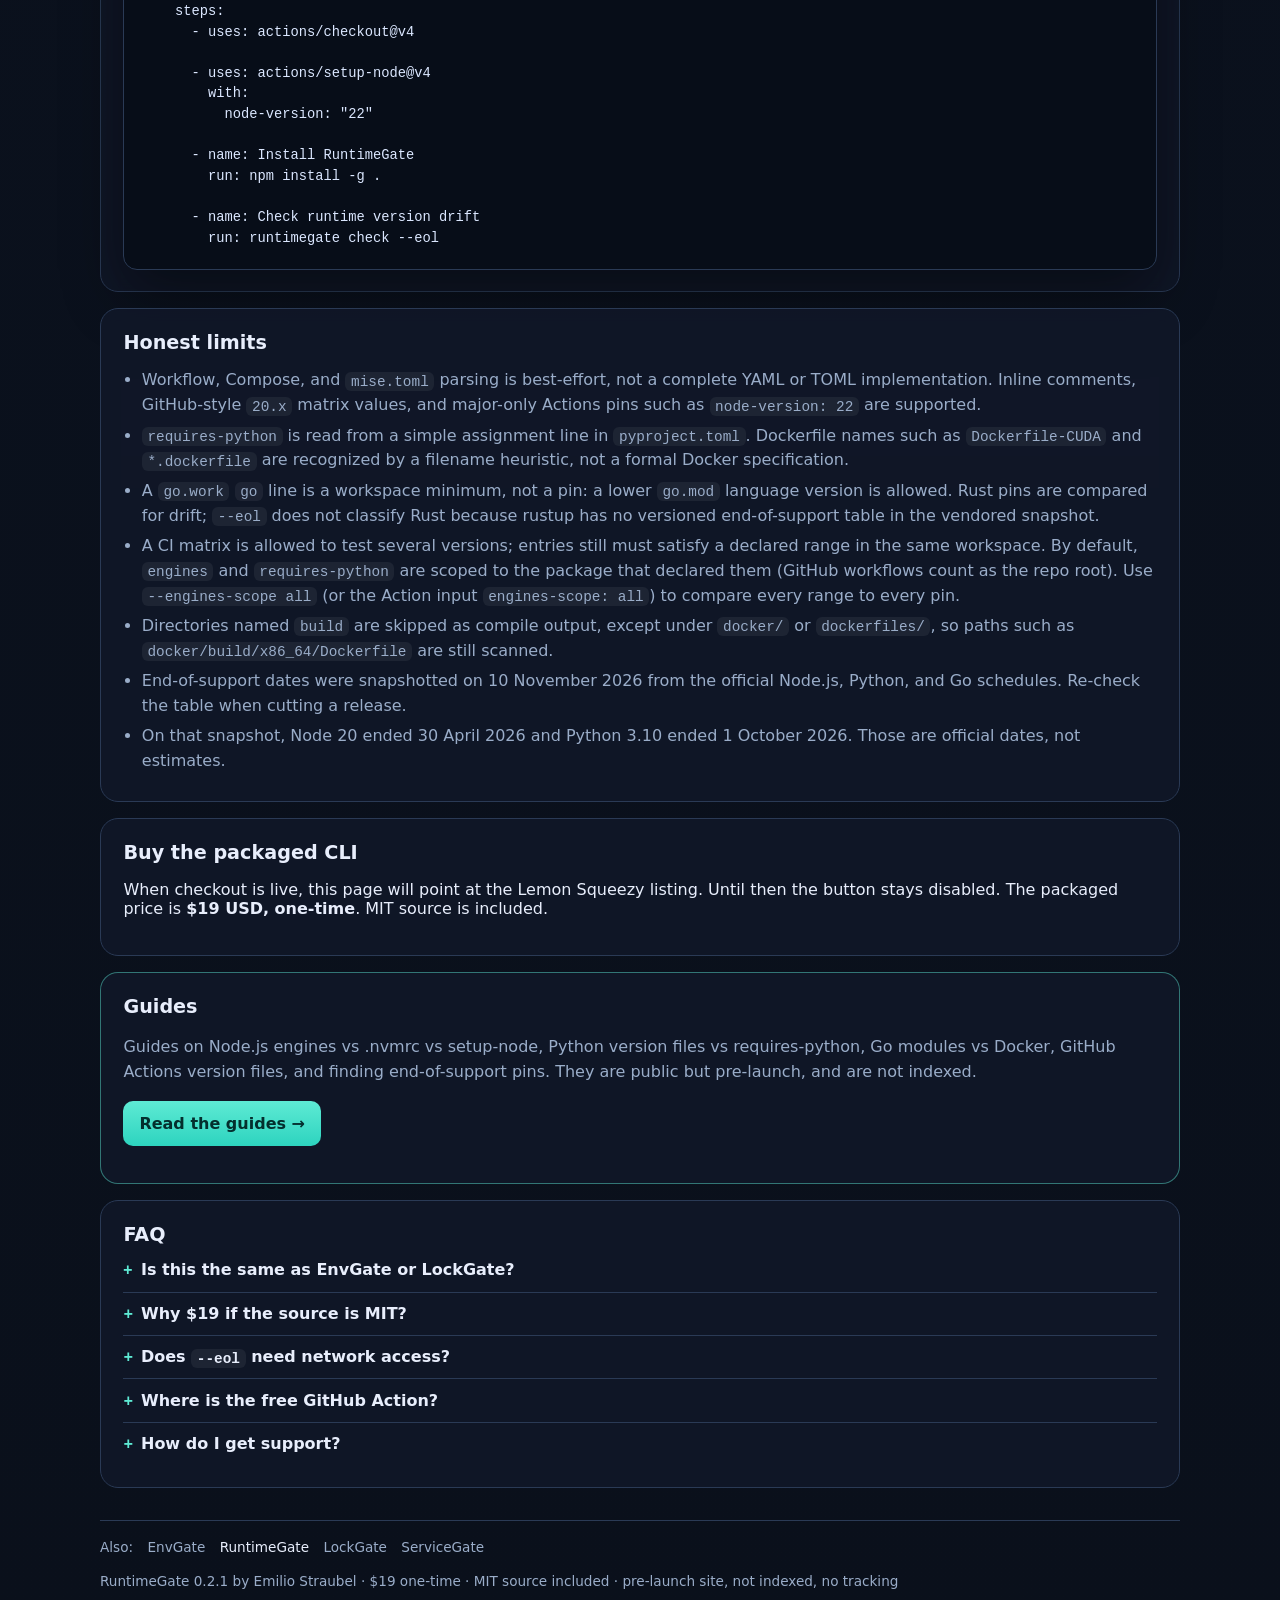
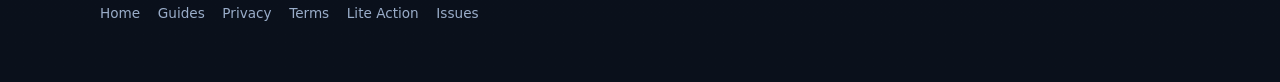
==== commit 74265f66: "Add a recorded clean/drift CLI demo and link ServiceGate in the family nav" ====
--- a/index.html
+++ b/index.html
@@ -40,6 +40,7 @@
       </a>
       <ul class="nav-links">
         <li><a href="#checks">What it checks</a></li>
+        <li><a href="#demo">Demo</a></li>
         <li><a href="#ci">CI</a></li>
         <li><a href="#limits">Limits</a></li>
         <li><a href="#pricing">Pricing</a></li>
@@ -151,6 +152,50 @@
 
       </section>
 
+      <section id="demo">
+        <h2>Real demo output</h2>
+        <p class="note">These are recorded runs against the package examples. Fixtures are synthetic. The output is from the real RuntimeGate 0.2.1 CLI, including exit codes.</p>
+
+        <figure class="demo-rec">
+          <video autoplay loop muted playsinline controls poster="demos/runtimegate-demo.gif" width="960" height="540">
+            <source src="demos/runtimegate-demo.mp4" type="video/mp4" />
+            <img src="demos/runtimegate-demo.gif" width="960" height="540" alt="Terminal recording: RuntimeGate passes on a clean example where runtime pins agree, then fails when Node pins disagree (20 vs 22)." />
+          </video>
+          <figcaption>RuntimeGate on the package examples: a clean tree exits 0; a tree with disagreeing Node pins exits 1. Recorded from the real 0.2.1 CLI. The # exit lines are the process exit codes, not CLI output.</figcaption>
+        </figure>
+
+        <div class="grid-2">
+          <div class="terminal">
+            <div class="bar">
+              <span class="dot r"></span><span class="dot y"></span><span class="dot g"></span>
+              <span class="bar-cmd">node bin/runtimegate.js check examples/clean</span>
+            </div>
+<pre><span class="c-accent">RuntimeGate checked 4 declarations (node, python, go, rust).</span>
+<span class="c-ok">OK — declared runtimes agree.</span>
+<span class="c-ok"># exit 0</span>
+</pre>
+          </div>
+
+          <div class="terminal">
+            <div class="bar">
+              <span class="dot r"></span><span class="dot y"></span><span class="dot g"></span>
+              <span class="bar-cmd">node bin/runtimegate.js check examples/drift</span>
+            </div>
+<pre><span class="c-accent">RuntimeGate checked 4 declarations (node, python, go, rust).</span>
+
+<span class="c-err">Errors (3):</span>
+<span class="c-err">  [major-mismatch] Node.js pins disagree on the major version (20 vs 22).</span>
+<span class="c-err">  [range-unsatisfied] actions/setup-node#node-version in .github/workflows/ci.yml (20) cannot satisfy package.json#engines.node &quot;&gt;=22&quot; in package.json.</span>
+<span class="c-err">  [range-unsatisfied] .nvmrc in .nvmrc (20) cannot satisfy package.json#engines.node &quot;&gt;=22&quot; in package.json.</span>
+
+<span class="c-warn">Warnings (1):</span>
+<span class="c-warn">  [hardcoded-ci] Node.js CI hardcodes a version (actions/setup-node#node-version@.github/workflows/ci.yml:20) while a version file is present or referenced. Prefer node-version-file / python-version-file / go-version-file so CI cannot drift.</span>
+<span class="c-err"># exit 1</span>
+</pre>
+          </div>
+        </div>
+      </section>
+
       <section id="ci">
         <h2>CI sketch</h2>
         <p class="note">From the bundled workflow sketch. Prefer reading a version file in <code>setup-node</code> so CI cannot drift from the pin developers use.</p>
@@ -239,6 +284,7 @@
           <a href="https://ess2292.github.io/envgate/">EnvGate</a>
           <a href="https://ess2292.github.io/runtimegate/" aria-current="page">RuntimeGate</a>
           <a href="https://ess2292.github.io/lockgate/">LockGate</a>
+          <a href="https://ess2292.github.io/servicegate/">ServiceGate</a>
       </nav>
 <div class="footer-row">
         <div>
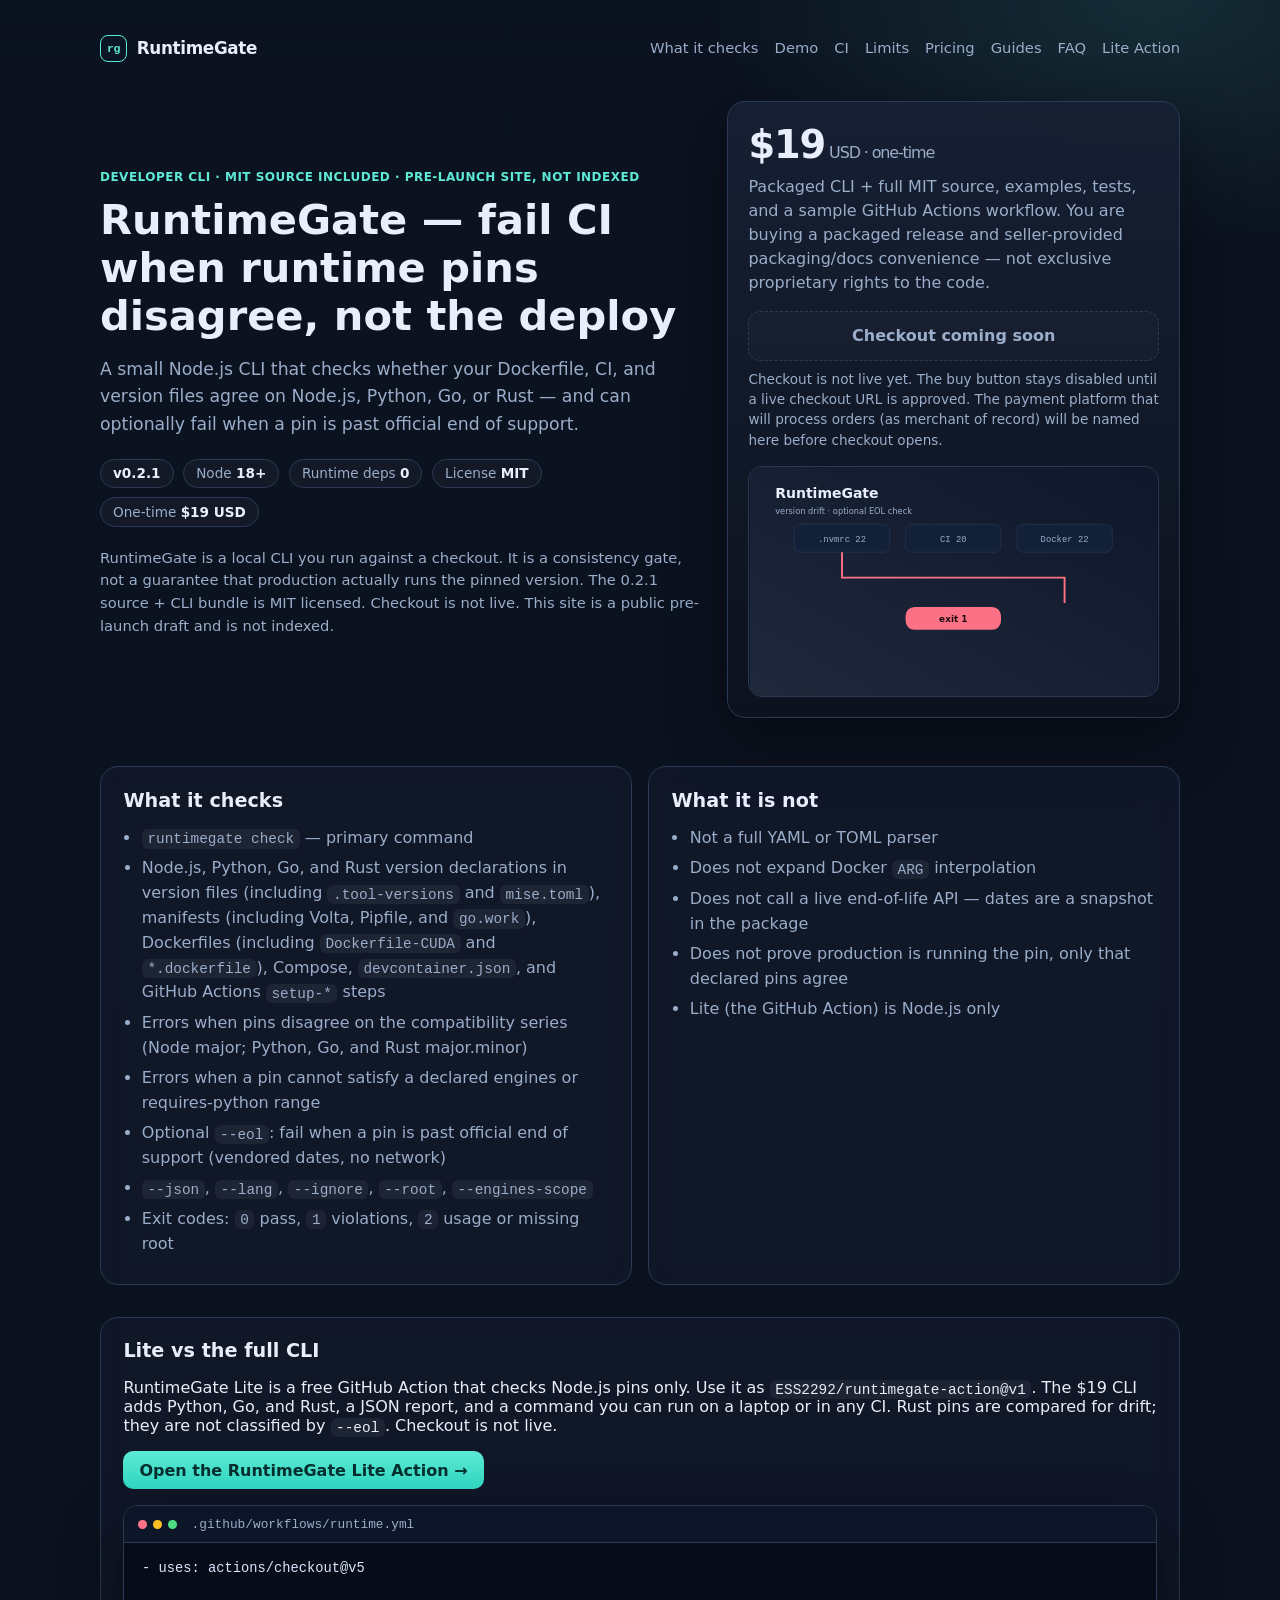
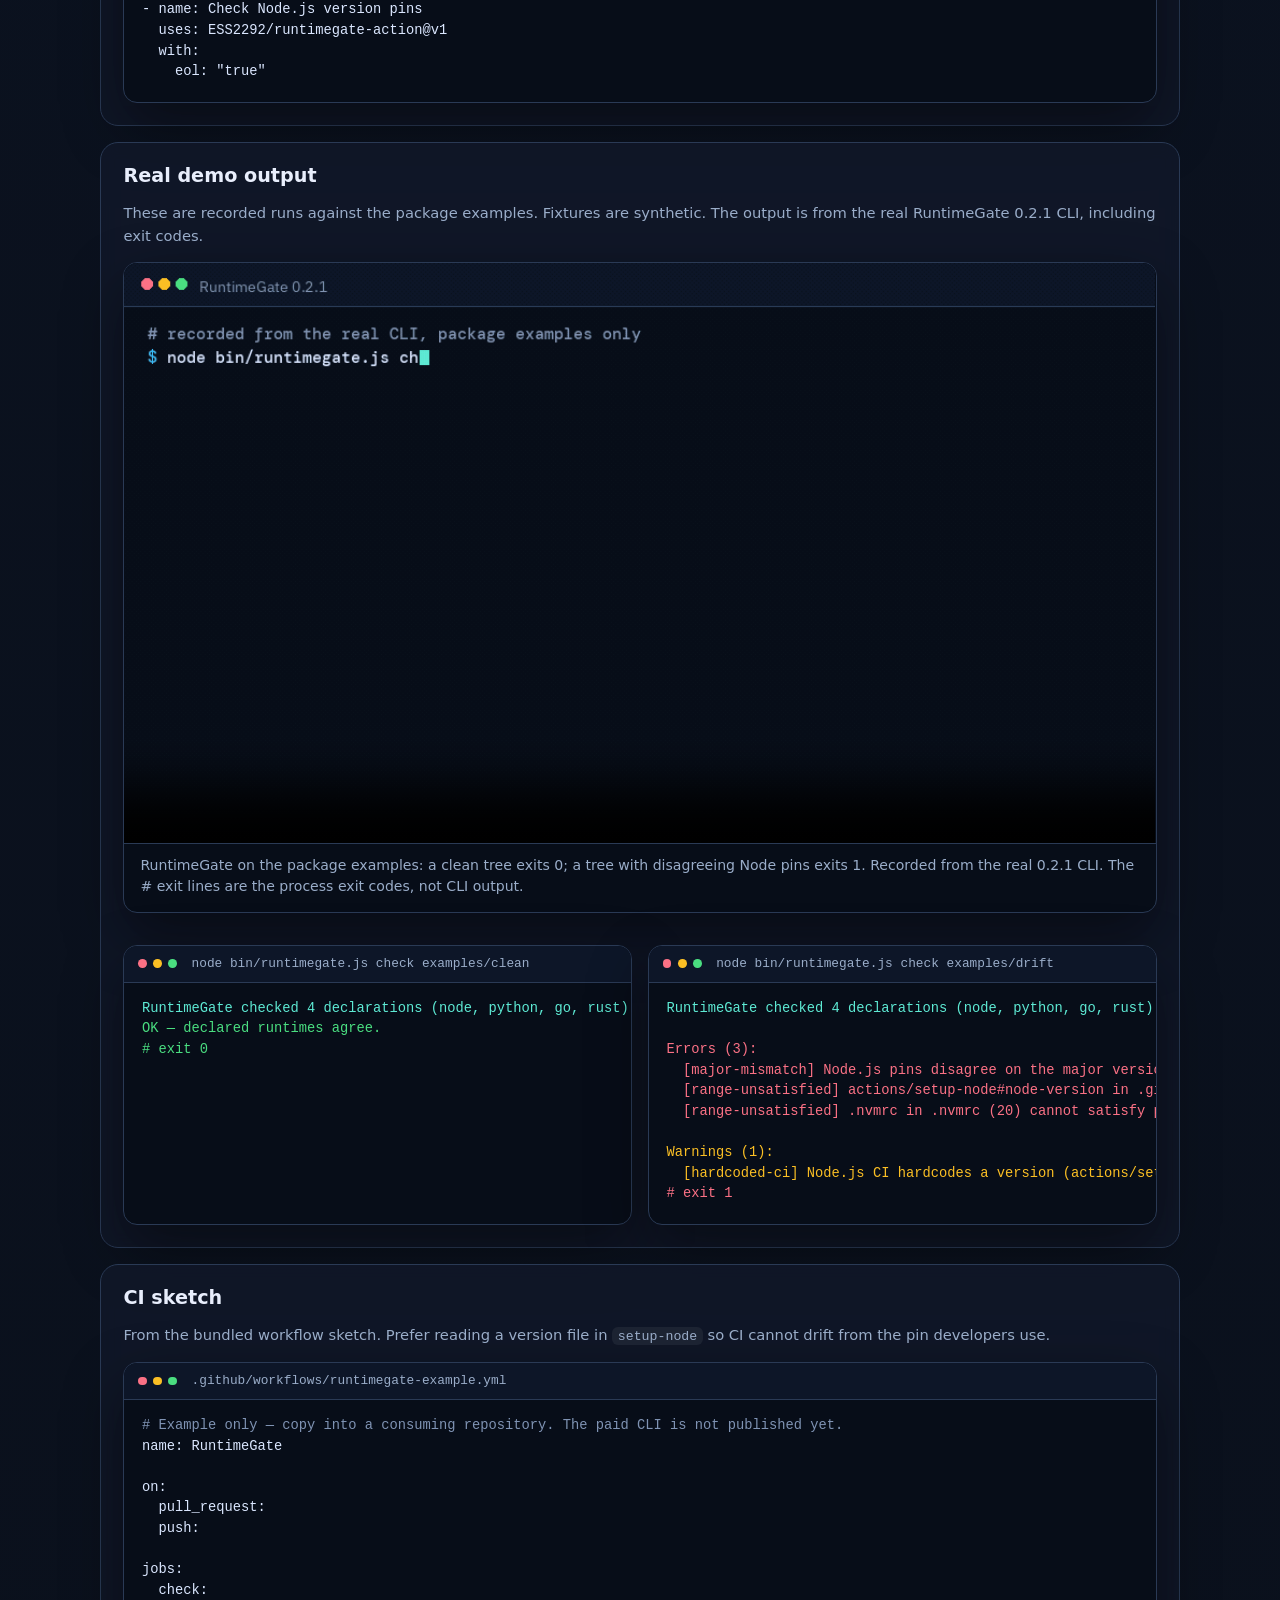
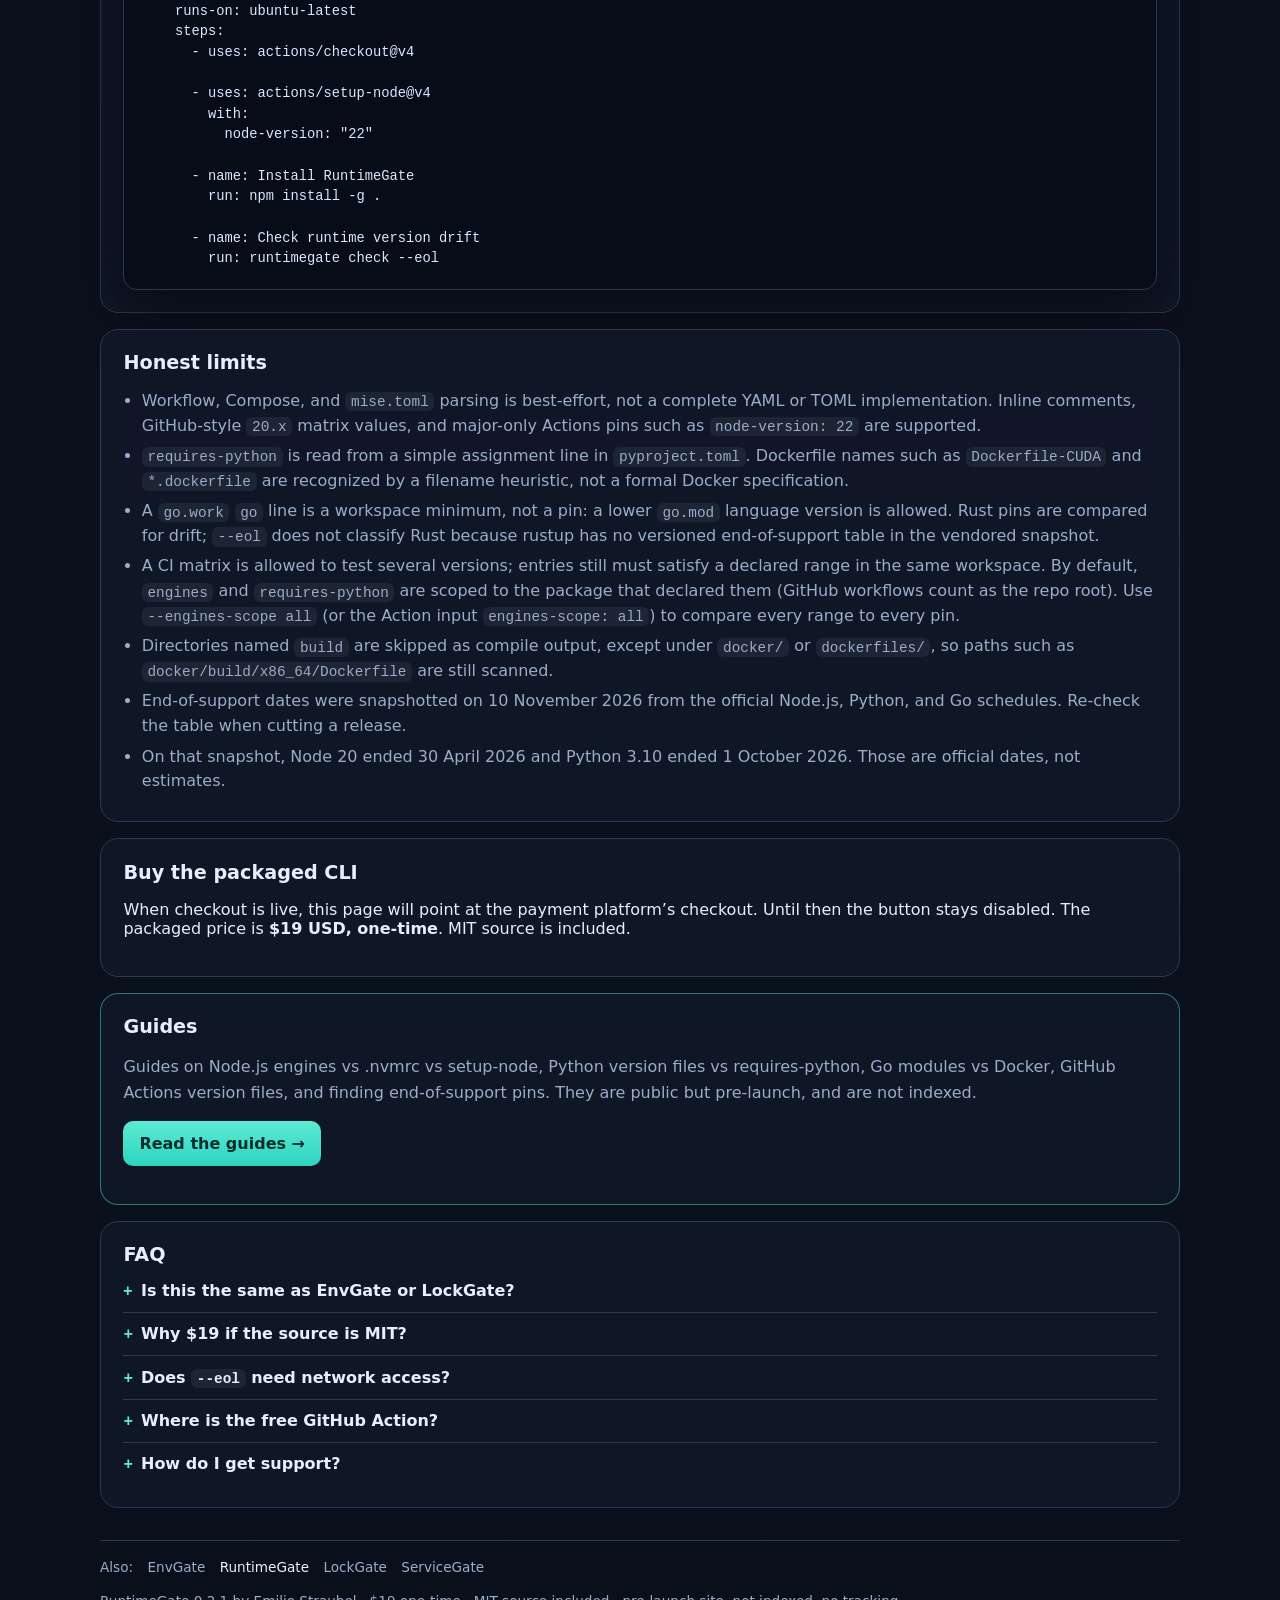
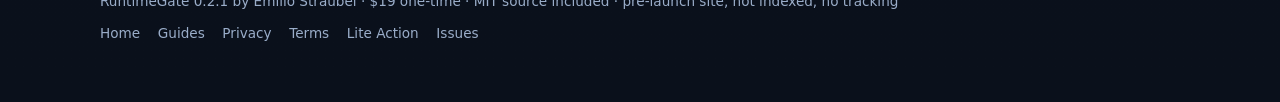
==== commit 7d568641: "Make checkout copy platform-neutral after Lemon Squeezy decline" ====
--- a/index.html
+++ b/index.html
@@ -77,7 +77,7 @@
           You are buying a packaged release and seller-provided packaging/docs convenience — not exclusive proprietary rights to the code.
         </p>
         <button type="button" id="buy-btn" class="buy-btn" disabled data-checkout-url="">Checkout coming soon</button>
-        <p class="buy-note">Checkout is not live yet. The buy button stays disabled until a live checkout URL is approved. Payments will be processed by Lemon Squeezy when the store opens.</p>
+        <p class="buy-note">Checkout is not live yet. The buy button stays disabled until a live checkout URL is approved. The payment platform that will process orders (as merchant of record) will be named here before checkout opens.</p>
         <div class="art" aria-hidden="true">
           <svg class="art-svg" viewBox="0 0 640 360" xmlns="http://www.w3.org/2000/svg">
             <defs>
@@ -244,7 +244,7 @@
 
       <section id="buy">
         <h2>Buy the packaged CLI</h2>
-        <p>When checkout is live, this page will point at the Lemon Squeezy listing. Until then the button stays disabled. The packaged price is <strong>$19 USD, one-time</strong>. MIT source is included.</p>
+        <p>When checkout is live, this page will point at the payment platform’s checkout. Until then the button stays disabled. The packaged price is <strong>$19 USD, one-time</strong>. MIT source is included.</p>
       </section>
 
       <section class="cta-box" aria-label="Guides">
